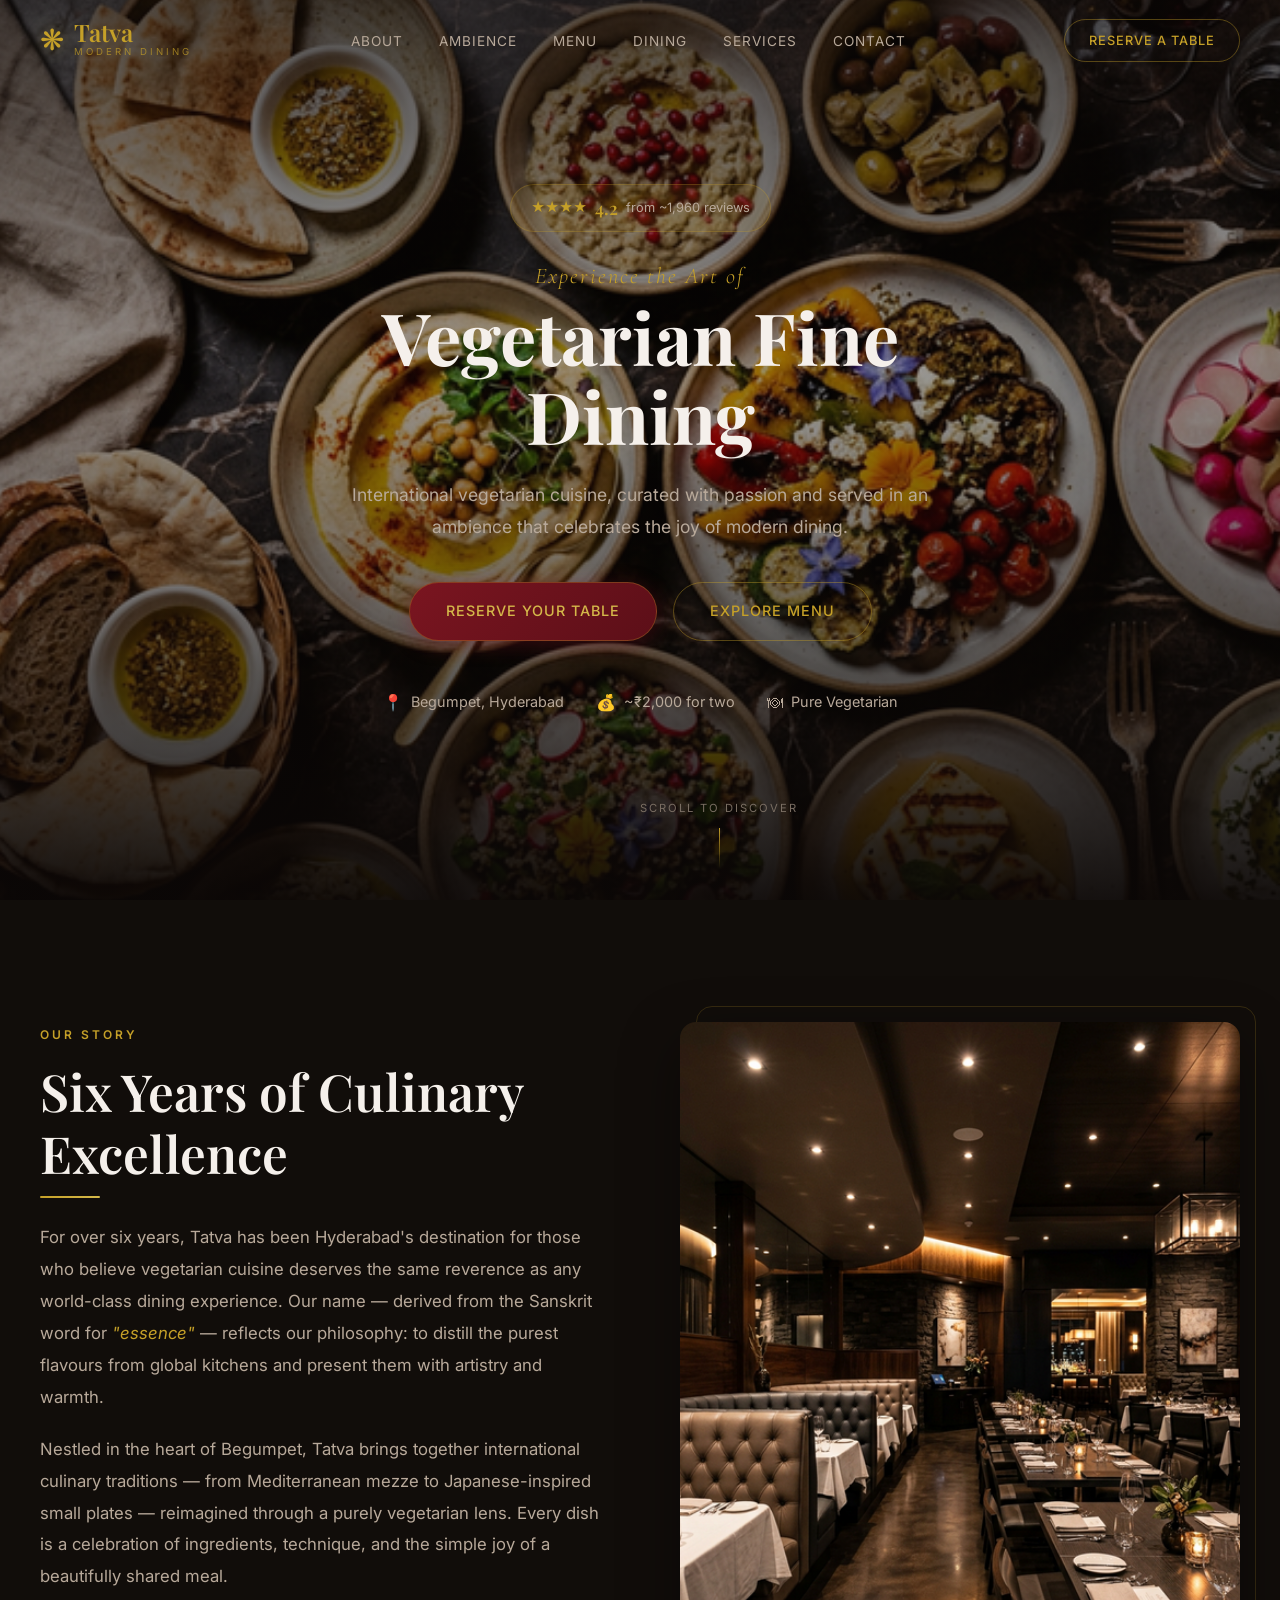
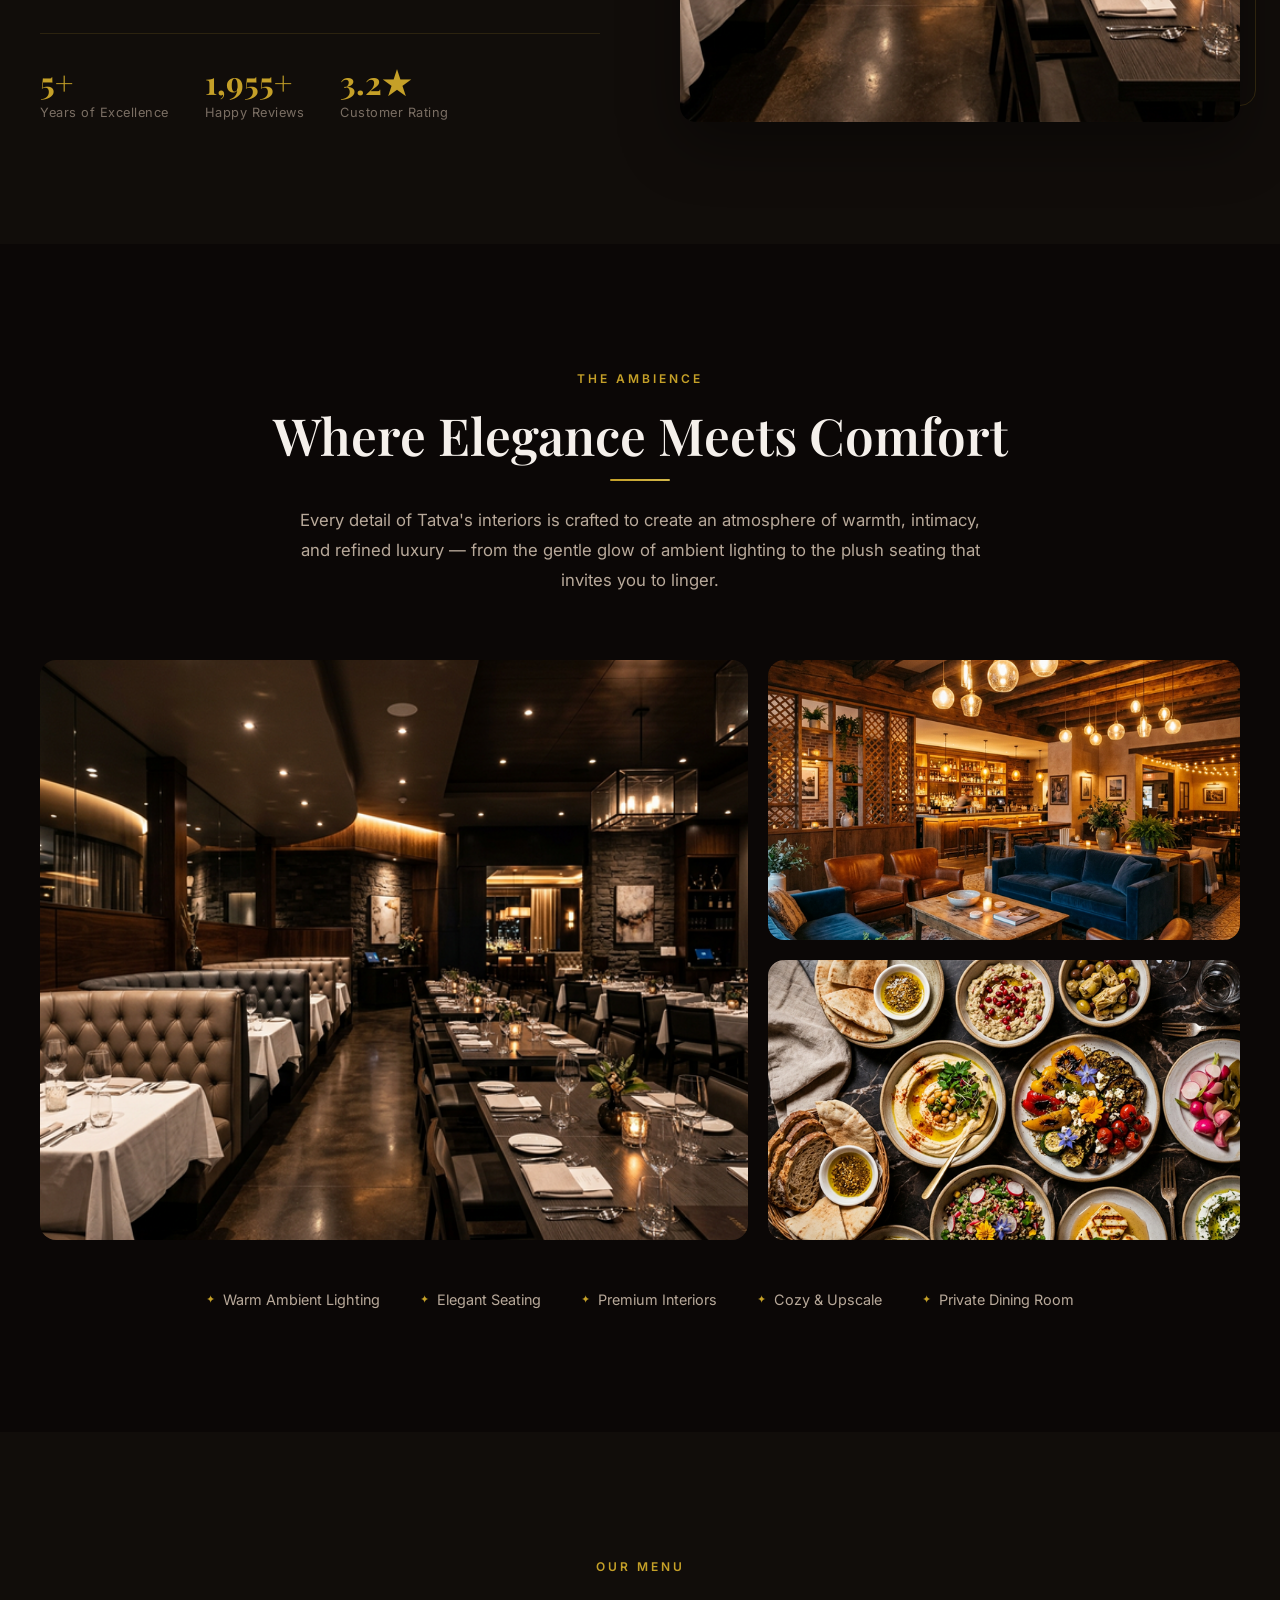
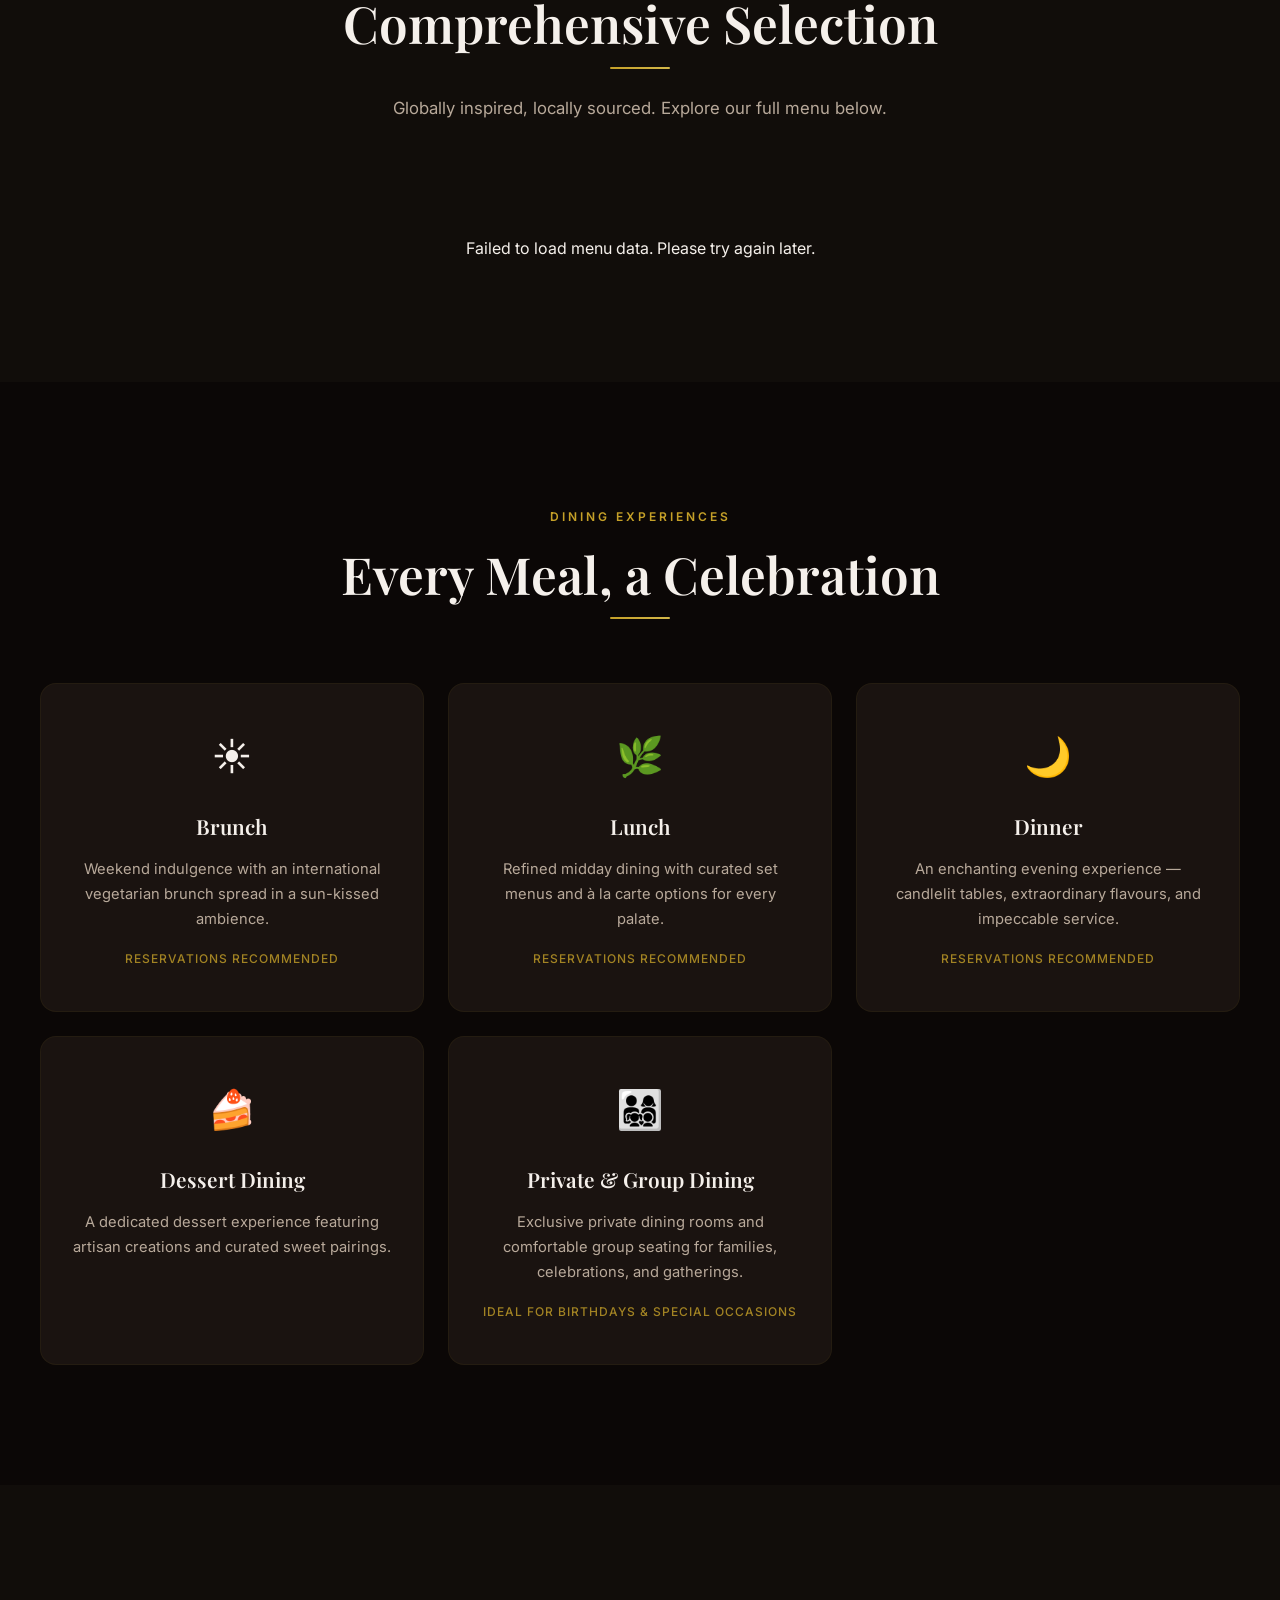
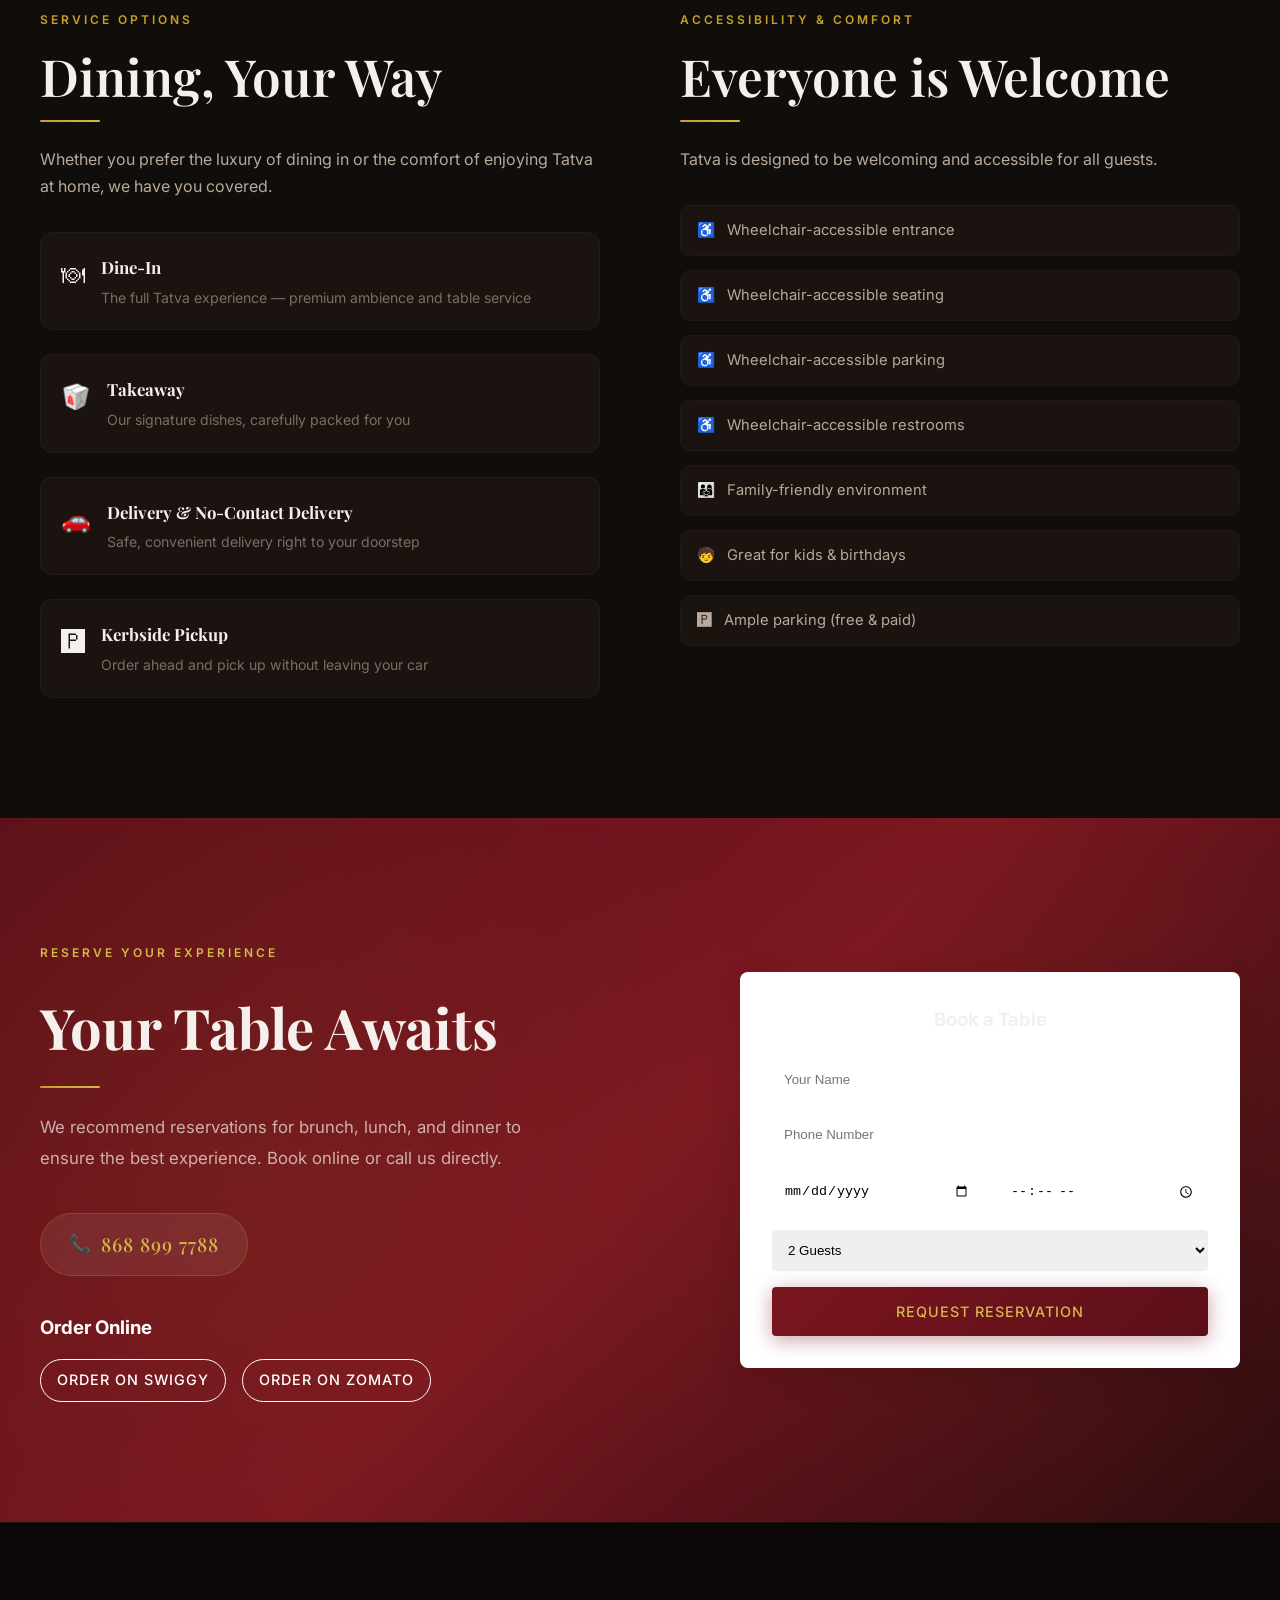
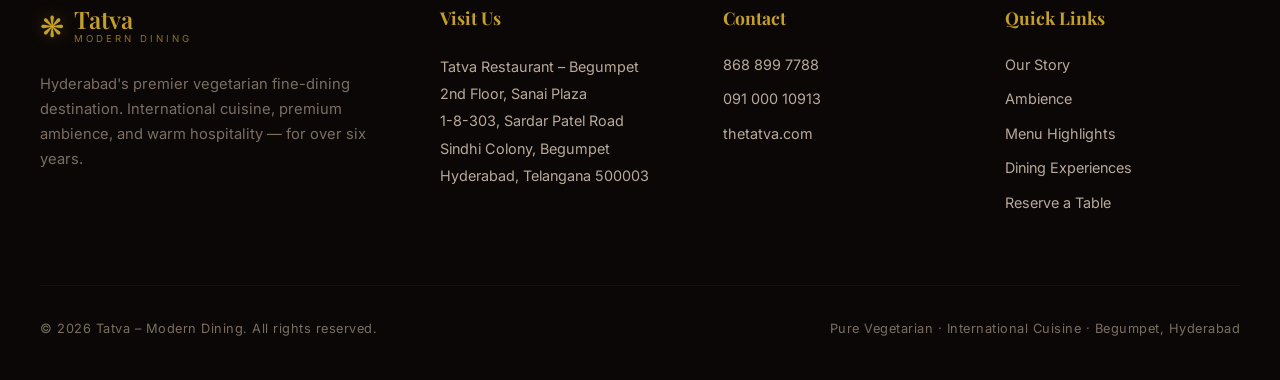
==== frontend/index.html @ 2ad8ab38 "Initial commit for Tatva Project" ====
<!DOCTYPE html>
<html lang="en">

<head>
  <meta charset="UTF-8" />
  <meta name="viewport" content="width=device-width, initial-scale=1.0" />
  <title>Tatva – Modern Dining | Premium Vegetarian Fine Dining in Hyderabad</title>
  <meta name="description"
    content="Tatva – Modern Dining is Hyderabad's premier vegetarian fine-dining restaurant in Begumpet. Experience international vegetarian cuisine, elegant ambience, and curated dining experiences." />
  <meta name="keywords"
    content="Tatva, vegetarian restaurant Hyderabad, fine dining Begumpet, international vegetarian cuisine, premium restaurant Hyderabad" />

  <!-- Google Fonts -->
  <link rel="preconnect" href="https://fonts.googleapis.com" />
  <link rel="preconnect" href="https://fonts.gstatic.com" crossorigin />
  <link
    href="https://fonts.googleapis.com/css2?family=Playfair+Display:ital,wght@0,400;0,500;0,600;0,700;1,400;1,500&family=Inter:wght@300;400;500;600&family=Cormorant+Garamond:ital,wght@0,300;0,400;0,500;0,600;1,300;1,400&display=swap"
    rel="stylesheet" />

  <!-- Stylesheet -->
  <link rel="stylesheet" href="styles.css" />
</head>

<body>

  <!-- ============ NAVIGATION ============ -->
  <nav class="navbar" id="navbar">
    <div class="nav-container">
      <a href="#hero" class="nav-logo">
        <span class="logo-icon">❋</span>
        <div class="logo-text">
          <span class="logo-name">Tatva</span>
          <span class="logo-tagline">Modern Dining</span>
        </div>
      </a>
      <ul class="nav-links" id="navLinks">
        <li><a href="#about">About</a></li>
        <li><a href="#experience">Ambience</a></li>
        <li><a href="#menu">Menu</a></li>
        <li><a href="#dining">Dining</a></li>
        <li><a href="#services">Services</a></li>
        <li><a href="#contact">Contact</a></li>
      </ul>
      <a href="#reservation" class="nav-cta">Reserve a Table</a>
      <button class="nav-toggle" id="navToggle" aria-label="Toggle menu">
        <span></span>
        <span></span>
        <span></span>
      </button>
    </div>
  </nav>

  <!-- ============ HERO SECTION ============ -->
  <section class="hero" id="hero">
    <div class="hero-bg">
      <img src="images/hero-dish.png" alt="Tatva vegetarian cuisine spread" />
      <div class="hero-overlay"></div>
    </div>
    <div class="hero-content">
      <div class="hero-badge">
        <span class="badge-stars">★★★★</span>
        <span class="badge-rating">4.2</span>
        <span class="badge-reviews">from ~1,960 reviews</span>
      </div>
      <h1 class="hero-title">
        <span class="hero-title-sub">Experience the Art of</span>
        Vegetarian Fine Dining
      </h1>
      <p class="hero-description">International vegetarian cuisine, curated with passion and served in an ambience that
        celebrates the joy of modern dining.</p>
      <div class="hero-actions">
        <a href="#reservation" class="btn btn-primary">Reserve Your Table</a>
        <a href="#menu" class="btn btn-outline">Explore Menu</a>
      </div>
      <div class="hero-meta">
        <div class="meta-item">
          <span class="meta-icon">📍</span>
          <span>Begumpet, Hyderabad</span>
        </div>
        <div class="meta-item">
          <span class="meta-icon">💰</span>
          <span>~₹2,000 for two</span>
        </div>
        <div class="meta-item">
          <span class="meta-icon">🍽</span>
          <span>Pure Vegetarian</span>
        </div>
      </div>
    </div>
    <div class="hero-scroll-hint">
      <span>Scroll to discover</span>
      <div class="scroll-arrow"></div>
    </div>
  </section>

  <!-- ============ ABOUT SECTION ============ -->
  <section class="about section" id="about">
    <div class="container">
      <div class="about-grid">
        <div class="about-content reveal">
          <span class="section-label">Our Story</span>
          <h2 class="section-title">Six Years of Culinary Excellence</h2>
          <div class="gold-line"></div>
          <p class="about-text">
            For over six years, Tatva has been Hyderabad's destination for those who believe vegetarian cuisine deserves
            the same reverence as any world-class dining experience. Our name — derived from the Sanskrit word for
            <em>"essence"</em> — reflects our philosophy: to distill the purest flavours from global kitchens and
            present them with artistry and warmth.
          </p>
          <p class="about-text">
            Nestled in the heart of Begumpet, Tatva brings together international culinary traditions — from
            Mediterranean mezze to Japanese-inspired small plates — reimagined through a purely vegetarian lens. Every
            dish is a celebration of ingredients, technique, and the simple joy of a beautifully shared meal.
          </p>
          <div class="about-stats">
            <div class="stat">
              <span class="stat-number">6+</span>
              <span class="stat-label">Years of Excellence</span>
            </div>
            <div class="stat">
              <span class="stat-number">1,960+</span>
              <span class="stat-label">Happy Reviews</span>
            </div>
            <div class="stat">
              <span class="stat-number">4.2★</span>
              <span class="stat-label">Customer Rating</span>
            </div>
          </div>
        </div>
        <div class="about-image reveal">
          <img src="images/interior-1.png" alt="Tatva fine dining interior" />
          <div class="image-accent"></div>
        </div>
      </div>
    </div>
  </section>

  <!-- ============ EXPERIENCE / AMBIENCE SECTION ============ -->
  <section class="experience section" id="experience">
    <div class="container">
      <div class="section-header reveal">
        <span class="section-label">The Ambience</span>
        <h2 class="section-title">Where Elegance Meets Comfort</h2>
        <div class="gold-line center"></div>
        <p class="section-subtitle">Every detail of Tatva's interiors is crafted to create an atmosphere of warmth,
          intimacy, and refined luxury — from the gentle glow of ambient lighting to the plush seating that invites you
          to linger.</p>
      </div>
      <div class="experience-gallery">
        <div class="gallery-item gallery-large reveal">
          <img src="images/interior-1.png" alt="Elegant dining hall with warm lighting" />
          <div class="gallery-overlay">
            <h3>The Grand Dining Hall</h3>
            <p>Plush booth seating and warm spotlights create an intimate fine-dining atmosphere</p>
          </div>
        </div>
        <div class="gallery-item gallery-tall reveal">
          <img src="images/interior-2.png" alt="Cozy lounge area" />
          <div class="gallery-overlay">
            <h3>The Lounge</h3>
            <p>A warm, woody retreat for casual conversations and pre-dinner gatherings</p>
          </div>
        </div>
        <div class="gallery-item gallery-feature reveal">
          <img src="images/hero-dish.png" alt="Curated vegetarian platters" />
          <div class="gallery-overlay">
            <h3>The Culinary Canvas</h3>
            <p>Each plate is a work of art, crafted with seasonal ingredients and global inspiration</p>
          </div>
        </div>
      </div>
      <div class="ambience-features reveal">
        <div class="amb-feature">
          <span class="amb-icon">✦</span>
          <span>Warm Ambient Lighting</span>
        </div>
        <div class="amb-feature">
          <span class="amb-icon">✦</span>
          <span>Elegant Seating</span>
        </div>
        <div class="amb-feature">
          <span class="amb-icon">✦</span>
          <span>Premium Interiors</span>
        </div>
        <div class="amb-feature">
          <span class="amb-icon">✦</span>
          <span>Cozy & Upscale</span>
        </div>
        <div class="amb-feature">
          <span class="amb-icon">✦</span>
          <span>Private Dining Room</span>
        </div>
      </div>
    </div>
  </section>

  <!-- ============ MENU SECTION ============ -->
  <section class="menu section" id="menu">
    <div class="container">
      <div class="section-header reveal">
        <span class="section-label">Our Menu</span>
        <h2 class="section-title">Comprehensive Selection</h2>
        <div class="gold-line center"></div>
        <p class="section-subtitle">Globally inspired, locally sourced. Explore our full menu below.</p>
      </div>

      <!-- Categories (populated dynamically) -->
      <div class="menu-categories reveal" id="menuCategories"
        style="display: flex; gap: 1rem; overflow-x: auto; margin-bottom: 2rem; padding-bottom: 1rem; justify-content: center;">
        <!-- Populated by JS -->
      </div>

      <!-- Dynamic Menu Item Container -->
      <div class="full-menu-wrapper reveal" id="fullMenuContainer" style="display: grid; gap: 2rem;">
        <!-- Populated by JS -->
      </div>
    </div>
  </section>

  <!-- ============ DINING EXPERIENCES ============ -->
  <section class="dining section" id="dining">
    <div class="container">
      <div class="section-header reveal">
        <span class="section-label">Dining Experiences</span>
        <h2 class="section-title">Every Meal, a Celebration</h2>
        <div class="gold-line center"></div>
      </div>
      <div class="dining-grid">
        <div class="dining-card reveal">
          <div class="dining-card-icon">☀</div>
          <h3>Brunch</h3>
          <p>Weekend indulgence with an international vegetarian brunch spread in a sun-kissed ambience.</p>
          <span class="dining-note">Reservations recommended</span>
        </div>
        <div class="dining-card reveal">
          <div class="dining-card-icon">🌿</div>
          <h3>Lunch</h3>
          <p>Refined midday dining with curated set menus and à la carte options for every palate.</p>
          <span class="dining-note">Reservations recommended</span>
        </div>
        <div class="dining-card reveal">
          <div class="dining-card-icon">🌙</div>
          <h3>Dinner</h3>
          <p>An enchanting evening experience — candlelit tables, extraordinary flavours, and impeccable service.</p>
          <span class="dining-note">Reservations recommended</span>
        </div>
        <div class="dining-card reveal">
          <div class="dining-card-icon">🍰</div>
          <h3>Dessert Dining</h3>
          <p>A dedicated dessert experience featuring artisan creations and curated sweet pairings.</p>
        </div>
        <div class="dining-card reveal">
          <div class="dining-card-icon">👨‍👩‍👧‍👦</div>
          <h3>Private & Group Dining</h3>
          <p>Exclusive private dining rooms and comfortable group seating for families, celebrations, and gatherings.
          </p>
          <span class="dining-note">Ideal for birthdays & special occasions</span>
        </div>
      </div>
    </div>
  </section>

  <!-- ============ SERVICES SECTION ============ -->
  <section class="services section" id="services">
    <div class="container">
      <div class="services-split">
        <div class="services-left reveal">
          <span class="section-label">Service Options</span>
          <h2 class="section-title">Dining, Your Way</h2>
          <div class="gold-line"></div>
          <p>Whether you prefer the luxury of dining in or the comfort of enjoying Tatva at home, we have you covered.
          </p>
          <div class="service-list">
            <div class="service-item">
              <span class="service-icon">🍽</span>
              <div>
                <h4>Dine-In</h4>
                <p>The full Tatva experience — premium ambience and table service</p>
              </div>
            </div>
            <div class="service-item">
              <span class="service-icon">🥡</span>
              <div>
                <h4>Takeaway</h4>
                <p>Our signature dishes, carefully packed for you</p>
              </div>
            </div>
            <div class="service-item">
              <span class="service-icon">🚗</span>
              <div>
                <h4>Delivery & No-Contact Delivery</h4>
                <p>Safe, convenient delivery right to your doorstep</p>
              </div>
            </div>
            <div class="service-item">
              <span class="service-icon">🅿</span>
              <div>
                <h4>Kerbside Pickup</h4>
                <p>Order ahead and pick up without leaving your car</p>
              </div>
            </div>
          </div>
        </div>
        <div class="services-right reveal">
          <span class="section-label">Accessibility & Comfort</span>
          <h2 class="section-title">Everyone is Welcome</h2>
          <div class="gold-line"></div>
          <p>Tatva is designed to be welcoming and accessible for all guests.</p>
          <div class="trust-grid">
            <div class="trust-item">
              <span>♿</span>
              <span>Wheelchair-accessible entrance</span>
            </div>
            <div class="trust-item">
              <span>♿</span>
              <span>Wheelchair-accessible seating</span>
            </div>
            <div class="trust-item">
              <span>♿</span>
              <span>Wheelchair-accessible parking</span>
            </div>
            <div class="trust-item">
              <span>♿</span>
              <span>Wheelchair-accessible restrooms</span>
            </div>
            <div class="trust-item">
              <span>👨‍👩‍👧</span>
              <span>Family-friendly environment</span>
            </div>
            <div class="trust-item">
              <span>🧒</span>
              <span>Great for kids & birthdays</span>
            </div>
            <div class="trust-item">
              <span>🅿</span>
              <span>Ample parking (free & paid)</span>
            </div>
          </div>
        </div>
      </div>
    </div>
  </section>

  <!-- ============ RESERVATION FORM ============ -->
  <section class="reservation section" id="reservation">
    <div class="reservation-bg">
      <div class="reservation-overlay"></div>
    </div>
    <div class="container"
      style="display: flex; gap: 4rem; justify-content: space-between; align-items: center; flex-wrap: wrap;">
      <div class="reservation-content reveal" style="flex: 1; min-width: 300px; text-align: left; max-width: 500px;">
        <span class="section-label light">Reserve Your Experience</span>
        <h2 class="reservation-title">Your Table Awaits</h2>
        <div class="gold-line"></div>
        <p class="reservation-text" style="margin-left: 0;">We recommend reservations for brunch, lunch, and dinner to
          ensure the best experience. Book online or call us directly.</p>
        <div class="reservation-phones" style="justify-content: flex-start;">
          <a href="tel:8688997788" class="phone-link">
            <span class="phone-icon">📞</span>
            <span class="phone-number">868 899 7788</span>
          </a>
        </div>

        <!-- Ordering Integration Links -->
        <h3 style="color: white; margin-top: 2rem; margin-bottom: 1rem;">Order Online</h3>
        <div style="display: flex; gap: 1rem;">
          <a href="https://www.swiggy.com/city/hyderabad/tatva-sindhi-colony-begumpet-rest19434" target="_blank"
            rel="noopener" class="btn btn-outline"
            style="color: white; border-color: white; display: flex; align-items: center; gap: 0.5rem; justify-content: center; width: auto; font-size: 0.9rem; padding: 0.5rem 1rem;">
            <span>Order on Swiggy</span>
          </a>
          <a href="https://www.zomato.com/hyderabad/tatva-begumpet" target="_blank" rel="noopener"
            class="btn btn-outline"
            style="color: white; border-color: white; display: flex; align-items: center; gap: 0.5rem; justify-content: center; width: auto; font-size: 0.9rem; padding: 0.5rem 1rem;">
            <span>Order on Zomato</span>
          </a>
        </div>
      </div>
      <div class="reservation-formBox reveal"
        style="flex: 1; min-width: 300px; max-width: 500px; background: white; padding: 2rem; border-radius: 8px; box-shadow: 0 10px 30px rgba(0,0,0,0.1);">
        <h3 style="color: var(--text-dark); margin-bottom: 1.5rem;">Book a Table</h3>
        <form id="reservationForm">
          <div style="margin-bottom: 1rem;">
            <input type="text" id="resName" placeholder="Your Name" required
              style="width: 100%; padding: 0.75rem; border: 1px solid var(--border-color); border-radius: 4px;">
          </div>
          <div style="margin-bottom: 1rem;">
            <input type="tel" id="resPhone" placeholder="Phone Number" required
              style="width: 100%; padding: 0.75rem; border: 1px solid var(--border-color); border-radius: 4px;">
          </div>
          <div style="display: flex; gap: 1rem; margin-bottom: 1rem;">
            <input type="date" id="resDate" required
              style="flex: 1; padding: 0.75rem; border: 1px solid var(--border-color); border-radius: 4px;">
            <input type="time" id="resTime" required
              style="flex: 1; padding: 0.75rem; border: 1px solid var(--border-color); border-radius: 4px;">
          </div>
          <div style="margin-bottom: 1rem;">
            <select id="resGuests"
              style="width: 100%; padding: 0.75rem; border: 1px solid var(--border-color); border-radius: 4px;">
              <option value="1">1 Guest</option>
              <option value="2" selected>2 Guests</option>
              <option value="3">3 Guests</option>
              <option value="4">4 Guests</option>
              <option value="5">5 Guests</option>
              <option value="6+">6+ Guests (Call Us)</option>
            </select>
          </div>
          <button type="submit" class="btn btn-primary"
            style="width: 100%; text-align: center; border-radius: 4px; border:none; padding: 1rem; cursor:pointer;">Request
            Reservation</button>
          <p id="resStatusMsg"
            style="margin-top: 1rem; text-align: center; font-size: 0.85rem; color: green; display: none;">Reservation
            submitted!</p>
        </form>
      </div>
    </div>
  </section>
  <!-- ============ CONTACT / FOOTER ============ -->
  <footer class="footer" id="contact">
    <div class="container">
      <div class="footer-grid">
        <div class="footer-brand">
          <div class="footer-logo">
            <span class="logo-icon">❋</span>
            <div class="logo-text">
              <span class="logo-name">Tatva</span>
              <span class="logo-tagline">Modern Dining</span>
            </div>
          </div>
          <p class="footer-tagline">Hyderabad's premier vegetarian fine-dining destination. International cuisine,
            premium ambience, and warm hospitality — for over six years.</p>
        </div>
        <div class="footer-address">
          <h4>Visit Us</h4>
          <address>
            Tatva Restaurant – Begumpet<br />
            2nd Floor, Sanai Plaza<br />
            1-8-303, Sardar Patel Road<br />
            Sindhi Colony, Begumpet<br />
            Hyderabad, Telangana 500003
          </address>
        </div>
        <div class="footer-contact">
          <h4>Contact</h4>
          <a href="tel:8688997788">868 899 7788</a>
          <a href="tel:09100010913">091 000 10913</a>
          <a href="https://thetatva.com" target="_blank" rel="noopener">thetatva.com</a>
        </div>
        <div class="footer-hours">
          <h4>Quick Links</h4>
          <a href="#about">Our Story</a>
          <a href="#experience">Ambience</a>
          <a href="#menu">Menu Highlights</a>
          <a href="#dining">Dining Experiences</a>
          <a href="#reservation">Reserve a Table</a>
        </div>
      </div>
      <div class="footer-bottom">
        <p>&copy; 2026 Tatva – Modern Dining. All rights reserved.</p>
        <p>Pure Vegetarian · International Cuisine · Begumpet, Hyderabad</p>
      </div>
    </div>
  </footer>

  <script src="script.js"></script>
</body>

</html>
---- frontend/styles.css ----
/* ============================================
   TATVA – MODERN DINING | Design System & Styles
   ============================================ */

/* ---------- CSS Custom Properties ---------- */
:root {
  /* Brand Colors */
  --maroon: #7A1520;
  --maroon-deep: #5C0F18;
  --maroon-light: #9A2A38;
  --gold: #C5A028;
  --gold-light: #D4B84A;
  --gold-dim: rgba(197, 160, 40, 0.15);

  /* Backgrounds */
  --bg-dark: #0B0706;
  --bg-section: #110D0A;
  --bg-card: #1A1310;
  --bg-card-hover: #221A15;
  --bg-elevated: #1E1712;

  /* Text */
  --text-primary: #F5F0EB;
  --text-secondary: #B8A99A;
  --text-muted: #7A6E63;

  /* Layout */
  --max-width: 1280px;
  --section-padding: 120px 0;
  --card-radius: 16px;
  --transition: 0.4s cubic-bezier(0.25, 0.46, 0.45, 0.94);

  /* Fonts */
  --font-heading: 'Playfair Display', 'Georgia', serif;
  --font-body: 'Inter', 'Segoe UI', sans-serif;
  --font-accent: 'Cormorant Garamond', 'Georgia', serif;
}

/* ---------- Reset & Base ---------- */
*,
*::before,
*::after {
  margin: 0;
  padding: 0;
  box-sizing: border-box;
}

html {
  scroll-behavior: smooth;
  font-size: 16px;
}

body {
  font-family: var(--font-body);
  background: var(--bg-dark);
  color: var(--text-primary);
  line-height: 1.7;
  overflow-x: hidden;
  -webkit-font-smoothing: antialiased;
}

img {
  max-width: 100%;
  display: block;
}

a {
  color: inherit;
  text-decoration: none;
}

/* ---------- Utility ---------- */
.container {
  max-width: var(--max-width);
  margin: 0 auto;
  padding: 0 40px;
}

.section {
  padding: var(--section-padding);
  position: relative;
}

.section-label {
  display: inline-block;
  font-family: var(--font-body);
  font-size: 0.75rem;
  font-weight: 600;
  letter-spacing: 3px;
  text-transform: uppercase;
  color: var(--gold);
  margin-bottom: 16px;
}

.section-label.light {
  color: var(--gold-light);
}

.section-title {
  font-family: var(--font-heading);
  font-size: clamp(2rem, 4vw, 3.2rem);
  font-weight: 600;
  color: var(--text-primary);
  line-height: 1.2;
  margin-bottom: 12px;
}

.section-subtitle {
  font-size: 1.05rem;
  color: var(--text-secondary);
  max-width: 680px;
  line-height: 1.8;
}

.section-header {
  text-align: center;
  margin-bottom: 64px;
}

.section-header .section-subtitle {
  margin: 0 auto;
}

.gold-line {
  width: 60px;
  height: 2px;
  background: linear-gradient(90deg, var(--gold), var(--gold-light));
  margin-bottom: 24px;
  border-radius: 2px;
}

.gold-line.center {
  margin-left: auto;
  margin-right: auto;
}

/* ---------- Buttons ---------- */
.btn {
  display: inline-flex;
  align-items: center;
  justify-content: center;
  padding: 16px 36px;
  border-radius: 50px;
  font-family: var(--font-body);
  font-size: 0.9rem;
  font-weight: 500;
  letter-spacing: 1px;
  text-transform: uppercase;
  transition: var(--transition);
  cursor: pointer;
  border: none;
  position: relative;
  overflow: hidden;
}

.btn-primary {
  background: linear-gradient(135deg, var(--maroon), var(--maroon-deep));
  color: var(--gold-light);
  border: 1px solid rgba(197, 160, 40, 0.3);
  box-shadow: 0 4px 20px rgba(122, 21, 32, 0.4);
}

.btn-primary:hover {
  background: linear-gradient(135deg, var(--maroon-light), var(--maroon));
  box-shadow: 0 8px 32px rgba(122, 21, 32, 0.6);
  transform: translateY(-2px);
}

.btn-outline {
  background: transparent;
  color: var(--gold);
  border: 1px solid rgba(197, 160, 40, 0.4);
}

.btn-outline:hover {
  background: var(--gold-dim);
  border-color: var(--gold);
  transform: translateY(-2px);
}

.btn-large {
  padding: 20px 48px;
  font-size: 1rem;
}

/* ---------- Scroll Reveal Animation ---------- */
.reveal {
  opacity: 0;
  transform: translateY(40px);
  transition: opacity 0.8s ease, transform 0.8s ease;
}

.reveal.visible {
  opacity: 1;
  transform: translateY(0);
}


/* ============================================
   NAVIGATION
   ============================================ */
.navbar {
  position: fixed;
  top: 0;
  left: 0;
  right: 0;
  z-index: 1000;
  padding: 16px 0;
  transition: var(--transition);
  background: transparent;
}

.navbar.scrolled {
  background: rgba(11, 7, 6, 0.92);
  backdrop-filter: blur(20px);
  -webkit-backdrop-filter: blur(20px);
  padding: 10px 0;
  border-bottom: 1px solid rgba(197, 160, 40, 0.1);
}

.nav-container {
  max-width: var(--max-width);
  margin: 0 auto;
  padding: 0 40px;
  display: flex;
  align-items: center;
  justify-content: space-between;
}

.nav-logo {
  display: flex;
  align-items: center;
  gap: 10px;
  z-index: 1001;
}

.logo-icon {
  font-size: 1.8rem;
  color: var(--gold);
  filter: drop-shadow(0 0 8px rgba(197, 160, 40, 0.3));
}

.logo-text {
  display: flex;
  flex-direction: column;
}

.logo-name {
  font-family: var(--font-heading);
  font-size: 1.5rem;
  font-weight: 600;
  color: var(--gold);
  line-height: 1;
}

.logo-tagline {
  font-family: var(--font-body);
  font-size: 0.6rem;
  letter-spacing: 3px;
  text-transform: uppercase;
  color: var(--gold);
  opacity: 0.7;
}

.nav-links {
  display: flex;
  list-style: none;
  gap: 36px;
}

.nav-links a {
  font-size: 0.85rem;
  font-weight: 400;
  letter-spacing: 1px;
  text-transform: uppercase;
  color: var(--text-secondary);
  transition: var(--transition);
  position: relative;
}

.nav-links a::after {
  content: '';
  position: absolute;
  bottom: -4px;
  left: 0;
  width: 0;
  height: 1px;
  background: var(--gold);
  transition: width 0.3s ease;
}

.nav-links a:hover {
  color: var(--gold);
}

.nav-links a:hover::after {
  width: 100%;
}

.nav-cta {
  font-size: 0.8rem;
  font-weight: 500;
  letter-spacing: 1px;
  text-transform: uppercase;
  color: var(--gold);
  padding: 10px 24px;
  border: 1px solid rgba(197, 160, 40, 0.4);
  border-radius: 50px;
  transition: var(--transition);
}

.nav-cta:hover {
  background: var(--gold-dim);
  border-color: var(--gold);
}

/* Hamburger Toggle */
.nav-toggle {
  display: none;
  flex-direction: column;
  gap: 5px;
  background: none;
  border: none;
  cursor: pointer;
  z-index: 1001;
  padding: 4px;
}

.nav-toggle span {
  display: block;
  width: 24px;
  height: 2px;
  background: var(--gold);
  transition: var(--transition);
  border-radius: 2px;
}

.nav-toggle.active span:nth-child(1) {
  transform: rotate(45deg) translate(5px, 5px);
}

.nav-toggle.active span:nth-child(2) {
  opacity: 0;
}

.nav-toggle.active span:nth-child(3) {
  transform: rotate(-45deg) translate(5px, -5px);
}


/* ============================================
   HERO SECTION
   ============================================ */
.hero {
  position: relative;
  min-height: 100vh;
  display: flex;
  align-items: center;
  justify-content: center;
  overflow: hidden;
}

.hero-bg {
  position: absolute;
  inset: 0;
  z-index: 0;
}

.hero-bg img {
  width: 100%;
  height: 100%;
  object-fit: cover;
  transform: scale(1.1);
  animation: heroZoom 20s ease-in-out infinite alternate;
}

@keyframes heroZoom {
  0% { transform: scale(1.1); }
  100% { transform: scale(1.2); }
}

.hero-overlay {
  position: absolute;
  inset: 0;
  background:
    linear-gradient(180deg,
      rgba(11, 7, 6, 0.7) 0%,
      rgba(11, 7, 6, 0.4) 40%,
      rgba(11, 7, 6, 0.6) 70%,
      rgba(11, 7, 6, 0.95) 100%
    );
}

.hero-content {
  position: relative;
  z-index: 1;
  text-align: center;
  padding: 0 40px;
  max-width: 820px;
}

.hero-badge {
  display: inline-flex;
  align-items: center;
  gap: 8px;
  padding: 8px 20px;
  background: rgba(197, 160, 40, 0.1);
  border: 1px solid rgba(197, 160, 40, 0.25);
  border-radius: 50px;
  margin-bottom: 32px;
  animation: fadeInDown 1s ease 0.2s both;
}

.badge-stars {
  color: var(--gold);
  font-size: 0.85rem;
}

.badge-rating {
  font-family: var(--font-heading);
  font-size: 1.1rem;
  font-weight: 600;
  color: var(--gold);
}

.badge-reviews {
  font-size: 0.8rem;
  color: var(--text-secondary);
}

.hero-title {
  font-family: var(--font-heading);
  font-size: clamp(2.5rem, 6vw, 4.5rem);
  font-weight: 700;
  line-height: 1.1;
  margin-bottom: 24px;
  animation: fadeInUp 1s ease 0.4s both;
}

.hero-title-sub {
  display: block;
  font-family: var(--font-accent);
  font-size: clamp(1rem, 2.5vw, 1.4rem);
  font-weight: 300;
  font-style: italic;
  color: var(--gold);
  margin-bottom: 8px;
  letter-spacing: 2px;
}

.hero-description {
  font-size: 1.1rem;
  color: var(--text-secondary);
  max-width: 600px;
  margin: 0 auto 40px;
  line-height: 1.8;
  animation: fadeInUp 1s ease 0.6s both;
}

.hero-actions {
  display: flex;
  gap: 16px;
  justify-content: center;
  flex-wrap: wrap;
  margin-bottom: 48px;
  animation: fadeInUp 1s ease 0.8s both;
}

.hero-meta {
  display: flex;
  gap: 32px;
  justify-content: center;
  flex-wrap: wrap;
  animation: fadeInUp 1s ease 1s both;
}

.meta-item {
  display: flex;
  align-items: center;
  gap: 8px;
  font-size: 0.9rem;
  color: var(--text-secondary);
}

.meta-icon {
  font-size: 1rem;
}

.hero-scroll-hint {
  position: absolute;
  bottom: 32px;
  left: 50%;
  transform: translateX(-50%);
  text-align: center;
  z-index: 1;
  animation: fadeInUp 1s ease 1.2s both;
}

.hero-scroll-hint span {
  font-size: 0.7rem;
  letter-spacing: 2px;
  text-transform: uppercase;
  color: var(--text-muted);
}

.scroll-arrow {
  width: 1px;
  height: 40px;
  background: linear-gradient(to bottom, var(--gold), transparent);
  margin: 8px auto 0;
  animation: scrollPulse 2s ease-in-out infinite;
}

@keyframes scrollPulse {
  0%, 100% { opacity: 1; transform: scaleY(1); }
  50% { opacity: 0.4; transform: scaleY(0.6); }
}

@keyframes fadeInUp {
  from { opacity: 0; transform: translateY(30px); }
  to { opacity: 1; transform: translateY(0); }
}

@keyframes fadeInDown {
  from { opacity: 0; transform: translateY(-20px); }
  to { opacity: 1; transform: translateY(0); }
}


/* ============================================
   ABOUT SECTION
   ============================================ */
.about {
  background: var(--bg-section);
}

.about-grid {
  display: grid;
  grid-template-columns: 1fr 1fr;
  gap: 80px;
  align-items: center;
}

.about-text {
  font-size: 1.05rem;
  color: var(--text-secondary);
  line-height: 1.9;
  margin-bottom: 20px;
}

.about-text em {
  color: var(--gold);
  font-style: italic;
}

.about-stats {
  display: flex;
  gap: 36px;
  margin-top: 40px;
  padding-top: 32px;
  border-top: 1px solid rgba(197, 160, 40, 0.15);
}

.stat {
  display: flex;
  flex-direction: column;
}

.stat-number {
  font-family: var(--font-heading);
  font-size: 2rem;
  font-weight: 700;
  color: var(--gold);
  line-height: 1;
}

.stat-label {
  font-size: 0.8rem;
  color: var(--text-muted);
  margin-top: 4px;
  letter-spacing: 0.5px;
}

.about-image {
  position: relative;
}

.about-image img {
  border-radius: var(--card-radius);
  width: 100%;
  aspect-ratio: 4/5;
  object-fit: cover;
  box-shadow: 0 20px 60px rgba(0, 0, 0, 0.4);
}

.image-accent {
  position: absolute;
  top: -16px;
  right: -16px;
  width: 100%;
  height: 100%;
  border: 1px solid rgba(197, 160, 40, 0.2);
  border-radius: var(--card-radius);
  z-index: -1;
}


/* ============================================
   EXPERIENCE / AMBIENCE SECTION
   ============================================ */
.experience {
  background: var(--bg-dark);
}

.experience-gallery {
  display: grid;
  grid-template-columns: 1.2fr 0.8fr;
  grid-template-rows: 280px 280px;
  gap: 20px;
  margin-bottom: 48px;
}

.gallery-item {
  position: relative;
  border-radius: var(--card-radius);
  overflow: hidden;
  cursor: pointer;
}

.gallery-item img {
  width: 100%;
  height: 100%;
  object-fit: cover;
  transition: transform 0.6s ease;
}

.gallery-item:hover img {
  transform: scale(1.05);
}

.gallery-overlay {
  position: absolute;
  inset: 0;
  background: linear-gradient(to top, rgba(11, 7, 6, 0.9) 0%, transparent 60%);
  display: flex;
  flex-direction: column;
  justify-content: flex-end;
  padding: 28px;
  opacity: 0;
  transition: opacity 0.4s ease;
}

.gallery-item:hover .gallery-overlay {
  opacity: 1;
}

.gallery-overlay h3 {
  font-family: var(--font-heading);
  font-size: 1.3rem;
  color: var(--gold);
  margin-bottom: 6px;
}

.gallery-overlay p {
  font-size: 0.9rem;
  color: var(--text-secondary);
  line-height: 1.5;
}

.gallery-large {
  grid-row: 1 / 3;
}

.gallery-tall {
  grid-row: 1;
}

.gallery-feature {
  grid-row: 2;
}

.ambience-features {
  display: flex;
  justify-content: center;
  gap: 40px;
  flex-wrap: wrap;
}

.amb-feature {
  display: flex;
  align-items: center;
  gap: 8px;
  font-size: 0.9rem;
  color: var(--text-secondary);
}

.amb-icon {
  color: var(--gold);
  font-size: 0.7rem;
}


/* ============================================
   MENU HIGHLIGHTS
   ============================================ */
.menu {
  background: var(--bg-section);
}

.menu-grid {
  display: grid;
  grid-template-columns: repeat(3, 1fr);
  gap: 28px;
  margin-bottom: 64px;
}

.menu-card {
  background: var(--bg-card);
  border-radius: var(--card-radius);
  overflow: hidden;
  border: 1px solid rgba(197, 160, 40, 0.08);
  transition: var(--transition);
}

.menu-card:hover {
  transform: translateY(-8px);
  border-color: rgba(197, 160, 40, 0.2);
  box-shadow: 0 20px 50px rgba(0, 0, 0, 0.3);
}

.menu-card-image {
  position: relative;
  aspect-ratio: 4/3;
  overflow: hidden;
}

.menu-card-image img {
  width: 100%;
  height: 100%;
  object-fit: cover;
  transition: transform 0.6s ease;
}

.menu-card:hover .menu-card-image img {
  transform: scale(1.08);
}

.menu-tag {
  position: absolute;
  top: 16px;
  left: 16px;
  font-size: 0.7rem;
  font-weight: 600;
  letter-spacing: 1px;
  text-transform: uppercase;
  color: var(--gold);
  background: rgba(11, 7, 6, 0.8);
  backdrop-filter: blur(8px);
  padding: 6px 14px;
  border-radius: 50px;
  border: 1px solid rgba(197, 160, 40, 0.2);
}

.menu-card-content {
  padding: 28px;
}

.menu-card-content h3 {
  font-family: var(--font-heading);
  font-size: 1.4rem;
  font-weight: 600;
  color: var(--text-primary);
  margin-bottom: 10px;
}

.menu-card-content p {
  font-size: 0.92rem;
  color: var(--text-secondary);
  line-height: 1.7;
}

.menu-philosophy {
  background: var(--bg-card);
  border-radius: var(--card-radius);
  padding: 48px;
  border: 1px solid rgba(197, 160, 40, 0.08);
}

.philosophy-grid {
  display: grid;
  grid-template-columns: repeat(4, 1fr);
  gap: 32px;
}

.philosophy-item h4 {
  font-family: var(--font-heading);
  font-size: 1.1rem;
  color: var(--gold);
  margin-bottom: 8px;
}

.philosophy-item p {
  font-size: 0.88rem;
  color: var(--text-muted);
  line-height: 1.6;
}


/* ============================================
   DINING EXPERIENCES
   ============================================ */
.dining {
  background: var(--bg-dark);
}

.dining-grid {
  display: grid;
  grid-template-columns: repeat(3, 1fr);
  gap: 24px;
}

.dining-card {
  background: var(--bg-card);
  border-radius: var(--card-radius);
  padding: 40px 32px;
  border: 1px solid rgba(197, 160, 40, 0.06);
  transition: var(--transition);
  text-align: center;
}

.dining-card:hover {
  border-color: rgba(197, 160, 40, 0.2);
  background: var(--bg-card-hover);
  transform: translateY(-4px);
}

.dining-card-icon {
  font-size: 2.4rem;
  margin-bottom: 20px;
}

.dining-card h3 {
  font-family: var(--font-heading);
  font-size: 1.3rem;
  font-weight: 600;
  margin-bottom: 12px;
  color: var(--text-primary);
}

.dining-card p {
  font-size: 0.92rem;
  color: var(--text-secondary);
  line-height: 1.7;
  margin-bottom: 12px;
}

.dining-note {
  font-size: 0.75rem;
  font-weight: 500;
  letter-spacing: 1px;
  text-transform: uppercase;
  color: var(--gold);
  opacity: 0.8;
}


/* ============================================
   SERVICES & ACCESSIBILITY
   ============================================ */
.services {
  background: var(--bg-section);
}

.services-split {
  display: grid;
  grid-template-columns: 1fr 1fr;
  gap: 80px;
}

.services-left p,
.services-right p {
  font-size: 1rem;
  color: var(--text-secondary);
  margin-bottom: 32px;
  line-height: 1.7;
}

.service-list {
  display: flex;
  flex-direction: column;
  gap: 24px;
}

.service-item {
  display: flex;
  gap: 16px;
  align-items: flex-start;
  padding: 20px;
  background: var(--bg-card);
  border-radius: 12px;
  border: 1px solid rgba(197, 160, 40, 0.06);
  transition: var(--transition);
}

.service-item:hover {
  border-color: rgba(197, 160, 40, 0.15);
  background: var(--bg-card-hover);
}

.service-icon {
  font-size: 1.5rem;
  flex-shrink: 0;
  margin-top: 2px;
}

.service-item h4 {
  font-family: var(--font-heading);
  font-size: 1.05rem;
  color: var(--text-primary);
  margin-bottom: 4px;
}

.service-item div p {
  font-size: 0.88rem;
  color: var(--text-muted);
  margin: 0;
}

.trust-grid {
  display: flex;
  flex-direction: column;
  gap: 14px;
}

.trust-item {
  display: flex;
  align-items: center;
  gap: 12px;
  font-size: 0.92rem;
  color: var(--text-secondary);
  padding: 12px 16px;
  background: var(--bg-card);
  border-radius: 10px;
  border: 1px solid rgba(197, 160, 40, 0.04);
  transition: var(--transition);
}

.trust-item:hover {
  border-color: rgba(197, 160, 40, 0.12);
}


/* ============================================
   RESERVATION CTA
   ============================================ */
.reservation {
  position: relative;
  padding: 120px 0;
  text-align: center;
  overflow: hidden;
}

.reservation-bg {
  position: absolute;
  inset: 0;
  background: linear-gradient(135deg, var(--maroon-deep), var(--maroon), #2A0A0E);
  z-index: 0;
}

.reservation-bg::before {
  content: '';
  position: absolute;
  inset: 0;
  background:
    radial-gradient(circle at 20% 50%, rgba(197, 160, 40, 0.08) 0%, transparent 50%),
    radial-gradient(circle at 80% 50%, rgba(197, 160, 40, 0.05) 0%, transparent 50%);
}

.reservation-overlay {
  position: absolute;
  inset: 0;
  background: url('data:image/svg+xml,<svg xmlns="http://www.w3.org/2000/svg" viewBox="0 0 80 80"><circle cx="40" cy="40" r="0.8" fill="rgba(197,160,40,0.06)"/></svg>') repeat;
  background-size: 40px 40px;
}

.reservation-content {
  position: relative;
  z-index: 1;
}

.reservation-title {
  font-family: var(--font-heading);
  font-size: clamp(2.2rem, 5vw, 3.5rem);
  font-weight: 700;
  color: var(--text-primary);
  margin-bottom: 12px;
}

.reservation-text {
  font-size: 1.05rem;
  color: rgba(245, 240, 235, 0.7);
  max-width: 560px;
  margin: 0 auto 40px;
  line-height: 1.8;
}

.reservation-phones {
  display: flex;
  gap: 24px;
  justify-content: center;
  margin-bottom: 36px;
  flex-wrap: wrap;
}

.phone-link {
  display: flex;
  align-items: center;
  gap: 10px;
  padding: 14px 28px;
  background: rgba(245, 240, 235, 0.08);
  border: 1px solid rgba(197, 160, 40, 0.25);
  border-radius: 50px;
  transition: var(--transition);
}

.phone-link:hover {
  background: rgba(197, 160, 40, 0.15);
  border-color: var(--gold);
  transform: translateY(-2px);
}

.phone-icon {
  font-size: 1.1rem;
}

.phone-number {
  font-family: var(--font-heading);
  font-size: 1.2rem;
  font-weight: 500;
  color: var(--gold-light);
  letter-spacing: 1px;
}


/* ============================================
   FOOTER
   ============================================ */
.footer {
  background: var(--bg-dark);
  padding: 80px 0 40px;
  border-top: 1px solid rgba(197, 160, 40, 0.08);
}

.footer-grid {
  display: grid;
  grid-template-columns: 1.5fr 1fr 1fr 1fr;
  gap: 48px;
  margin-bottom: 60px;
}

.footer-logo {
  display: flex;
  align-items: center;
  gap: 10px;
  margin-bottom: 20px;
}

.footer-tagline {
  font-size: 0.92rem;
  color: var(--text-muted);
  line-height: 1.7;
}

.footer-address h4,
.footer-contact h4,
.footer-hours h4 {
  font-family: var(--font-heading);
  font-size: 1.1rem;
  color: var(--gold);
  margin-bottom: 20px;
}

.footer-address address {
  font-style: normal;
  font-size: 0.9rem;
  color: var(--text-secondary);
  line-height: 1.9;
}

.footer-contact a,
.footer-hours a {
  display: block;
  font-size: 0.9rem;
  color: var(--text-secondary);
  margin-bottom: 10px;
  transition: color 0.3s ease;
}

.footer-contact a:hover,
.footer-hours a:hover {
  color: var(--gold);
}

.footer-bottom {
  border-top: 1px solid rgba(197, 160, 40, 0.08);
  padding-top: 32px;
  display: flex;
  justify-content: space-between;
  align-items: center;
  flex-wrap: wrap;
  gap: 12px;
}

.footer-bottom p {
  font-size: 0.8rem;
  color: var(--text-muted);
  letter-spacing: 0.5px;
}


/* ============================================
   RESPONSIVE DESIGN
   ============================================ */
@media (max-width: 1024px) {
  .about-grid {
    grid-template-columns: 1fr;
    gap: 48px;
  }

  .about-image {
    order: -1;
  }

  .about-image img {
    aspect-ratio: 16/10;
  }

  .experience-gallery {
    grid-template-columns: 1fr 1fr;
    grid-template-rows: auto auto;
  }

  .gallery-large {
    grid-row: auto;
    grid-column: 1 / -1;
  }

  .menu-grid {
    grid-template-columns: repeat(2, 1fr);
  }

  .philosophy-grid {
    grid-template-columns: repeat(2, 1fr);
  }

  .dining-grid {
    grid-template-columns: repeat(2, 1fr);
  }

  .services-split {
    grid-template-columns: 1fr;
    gap: 60px;
  }

  .footer-grid {
    grid-template-columns: 1fr 1fr;
  }
}

@media (max-width: 768px) {
  :root {
    --section-padding: 80px 0;
  }

  .container {
    padding: 0 24px;
  }

  /* Mobile nav */
  .nav-links {
    position: fixed;
    top: 0;
    left: 0;
    right: 0;
    bottom: 0;
    background: rgba(11, 7, 6, 0.98);
    backdrop-filter: blur(20px);
    flex-direction: column;
    align-items: center;
    justify-content: center;
    gap: 28px;
    opacity: 0;
    visibility: hidden;
    transition: var(--transition);
  }

  .nav-links.active {
    opacity: 1;
    visibility: visible;
  }

  .nav-links a {
    font-size: 1.2rem;
  }

  .nav-cta {
    display: none;
  }

  .nav-toggle {
    display: flex;
  }

  /* Hero mobile */
  .hero-title {
    font-size: 2.2rem;
  }

  .hero-meta {
    flex-direction: column;
    gap: 12px;
    align-items: center;
  }

  /* Menu grid mobile */
  .menu-grid {
    grid-template-columns: 1fr;
  }

  .philosophy-grid {
    grid-template-columns: 1fr;
  }

  /* Dining grid mobile */
  .dining-grid {
    grid-template-columns: 1fr;
  }

  /* Experience gallery mobile */
  .experience-gallery {
    grid-template-columns: 1fr;
    grid-template-rows: auto;
  }

  .gallery-large {
    grid-column: auto;
  }

  .gallery-item {
    min-height: 240px;
  }

  .gallery-overlay {
    opacity: 1;
  }

  /* About stats */
  .about-stats {
    flex-wrap: wrap;
    gap: 24px;
  }

  /* Ambience features */
  .ambience-features {
    gap: 16px;
  }

  /* Footer */
  .footer-grid {
    grid-template-columns: 1fr;
    gap: 36px;
  }

  .footer-bottom {
    flex-direction: column;
    text-align: center;
  }

  /* Reservation phones */
  .reservation-phones {
    flex-direction: column;
    align-items: center;
  }
}

@media (max-width: 480px) {
  .hero-actions {
    flex-direction: column;
    align-items: center;
  }

  .btn {
    width: 100%;
    max-width: 280px;
  }

  .about-stats {
    justify-content: center;
  }

  .stat { 
    text-align: center; 
    min-width: 100px;
  }
}
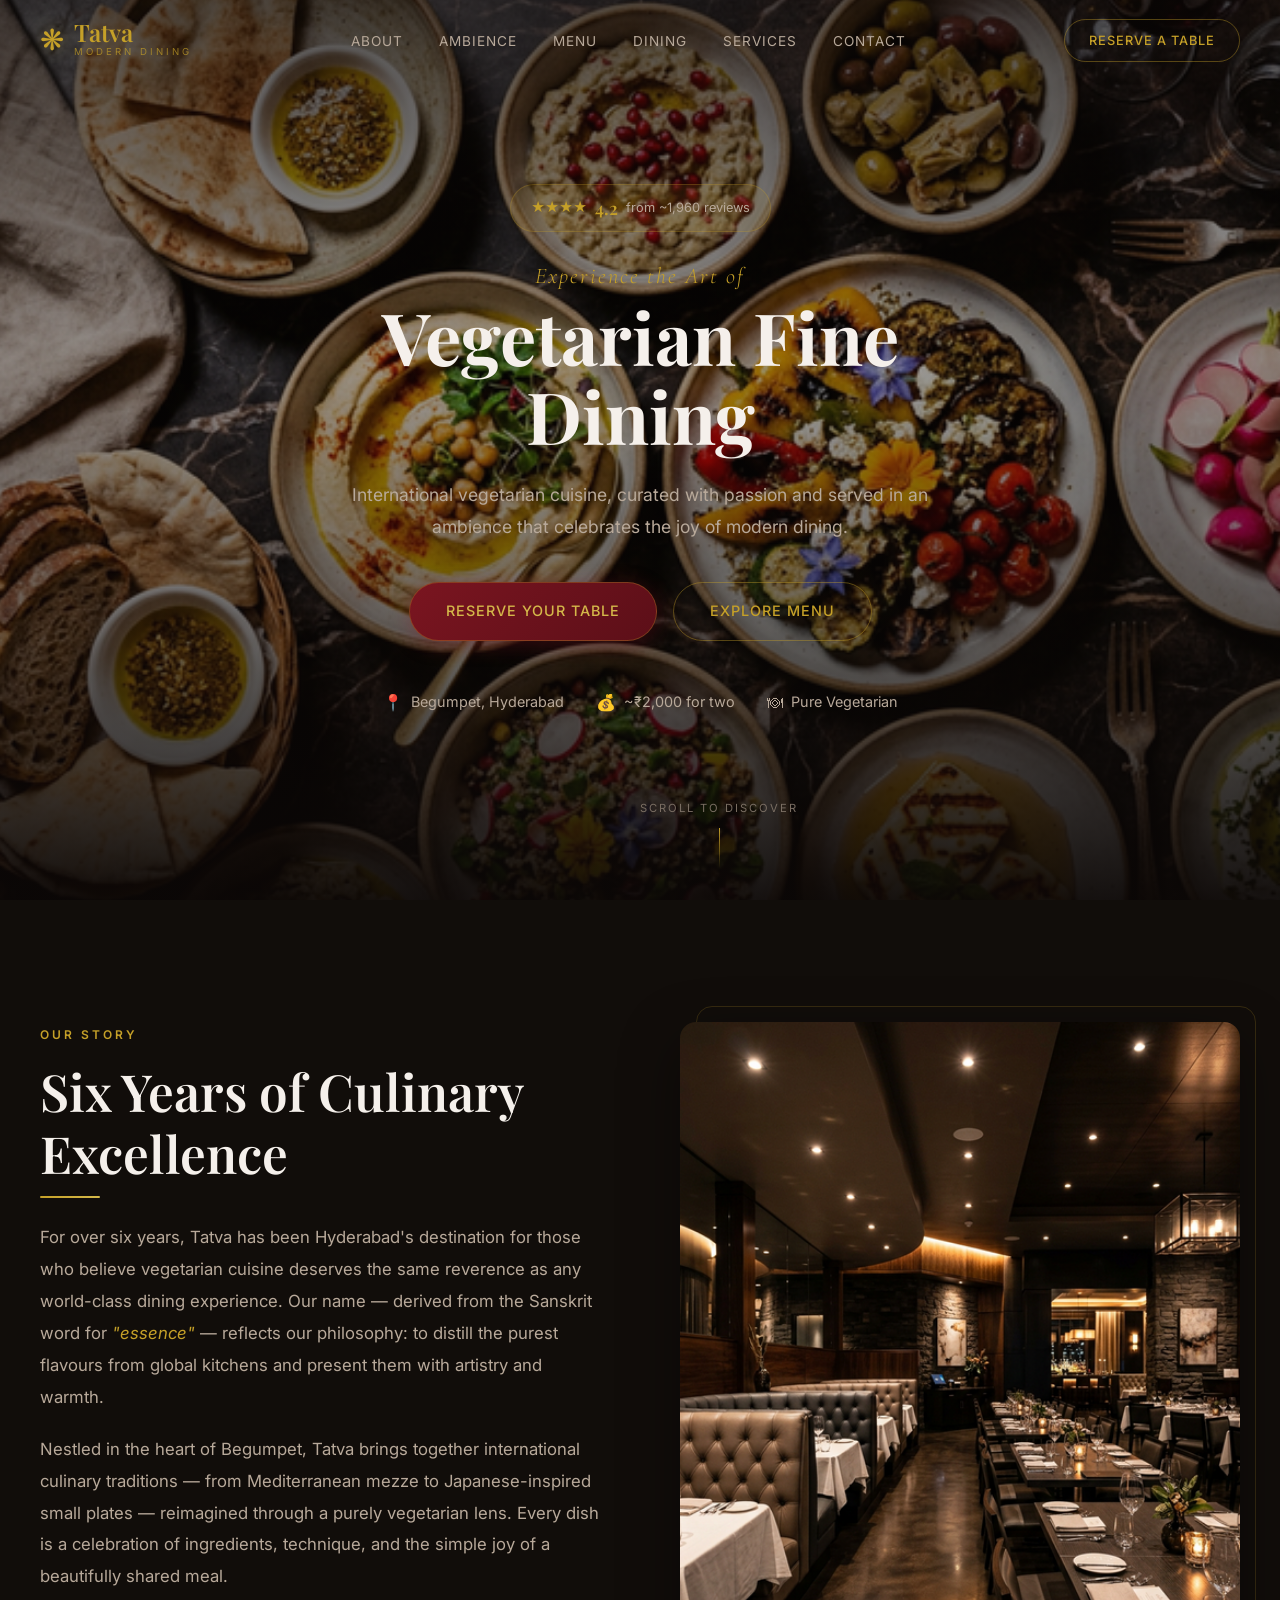
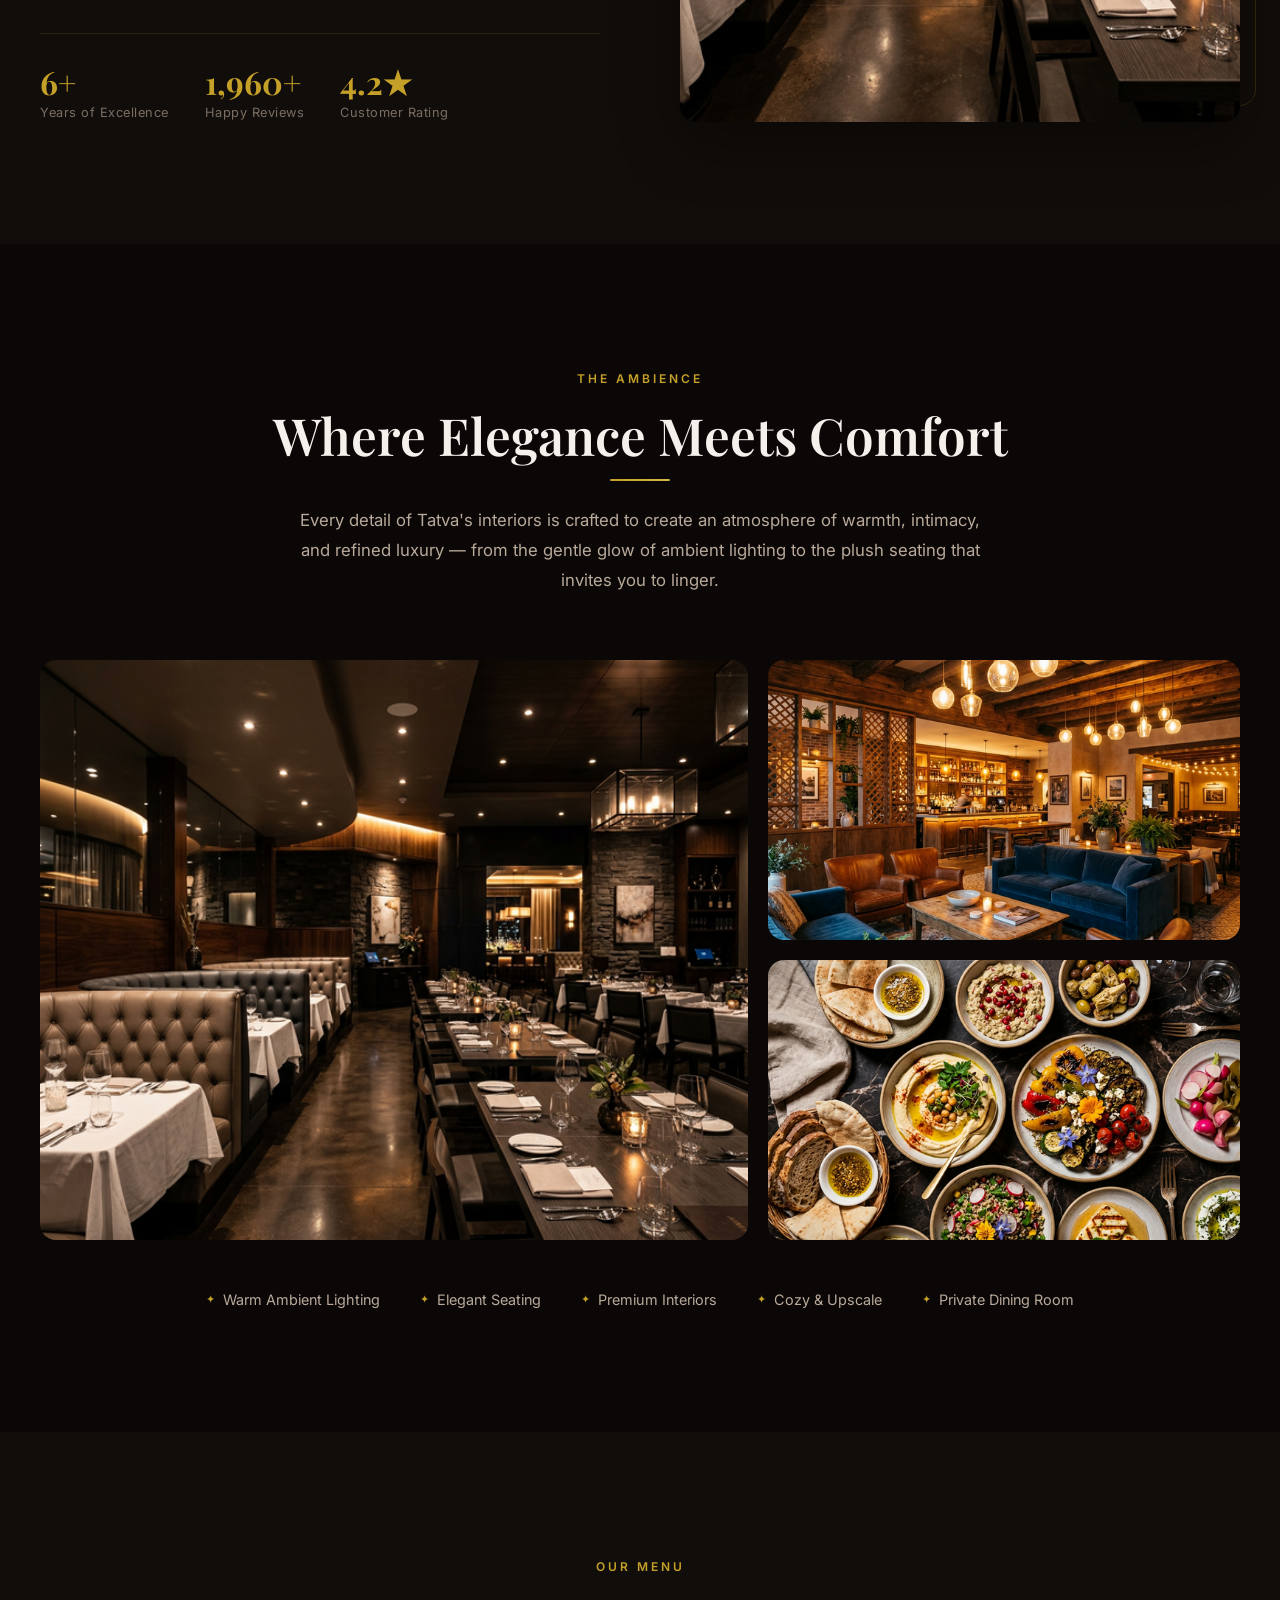
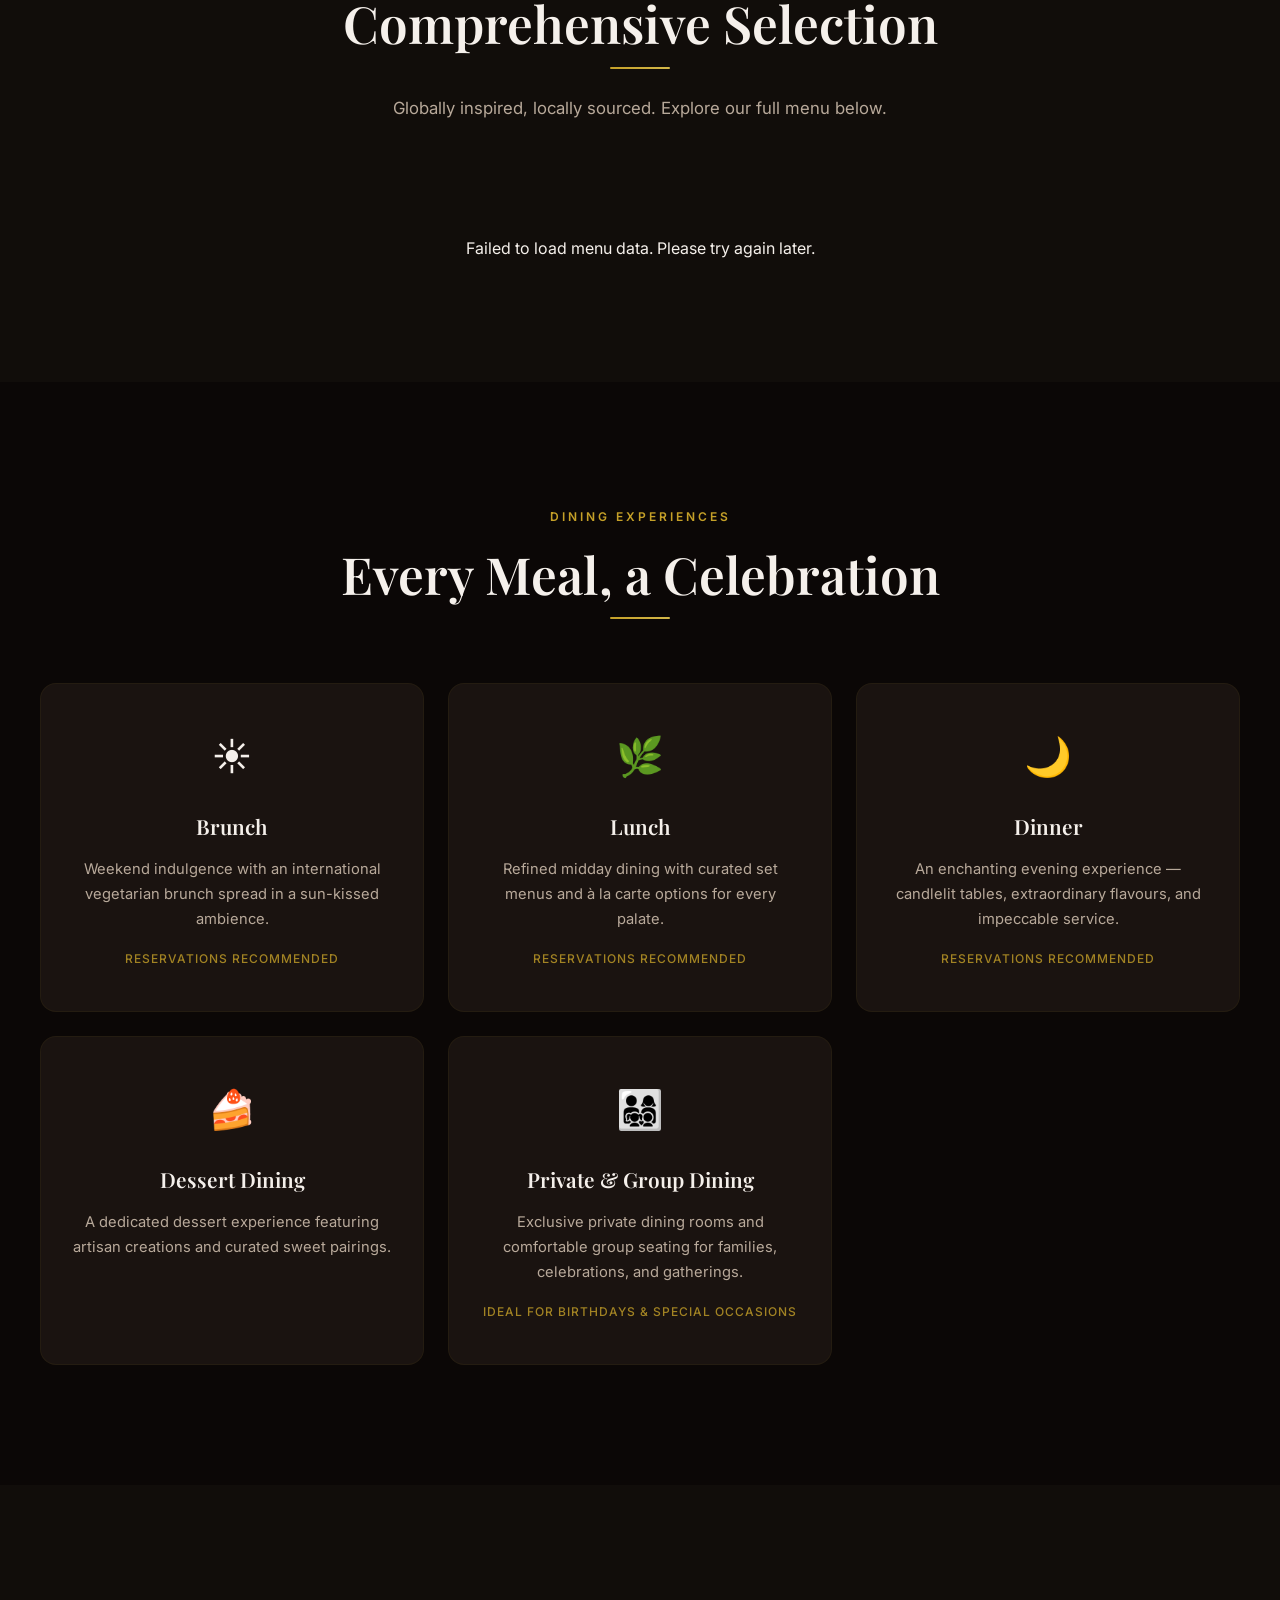
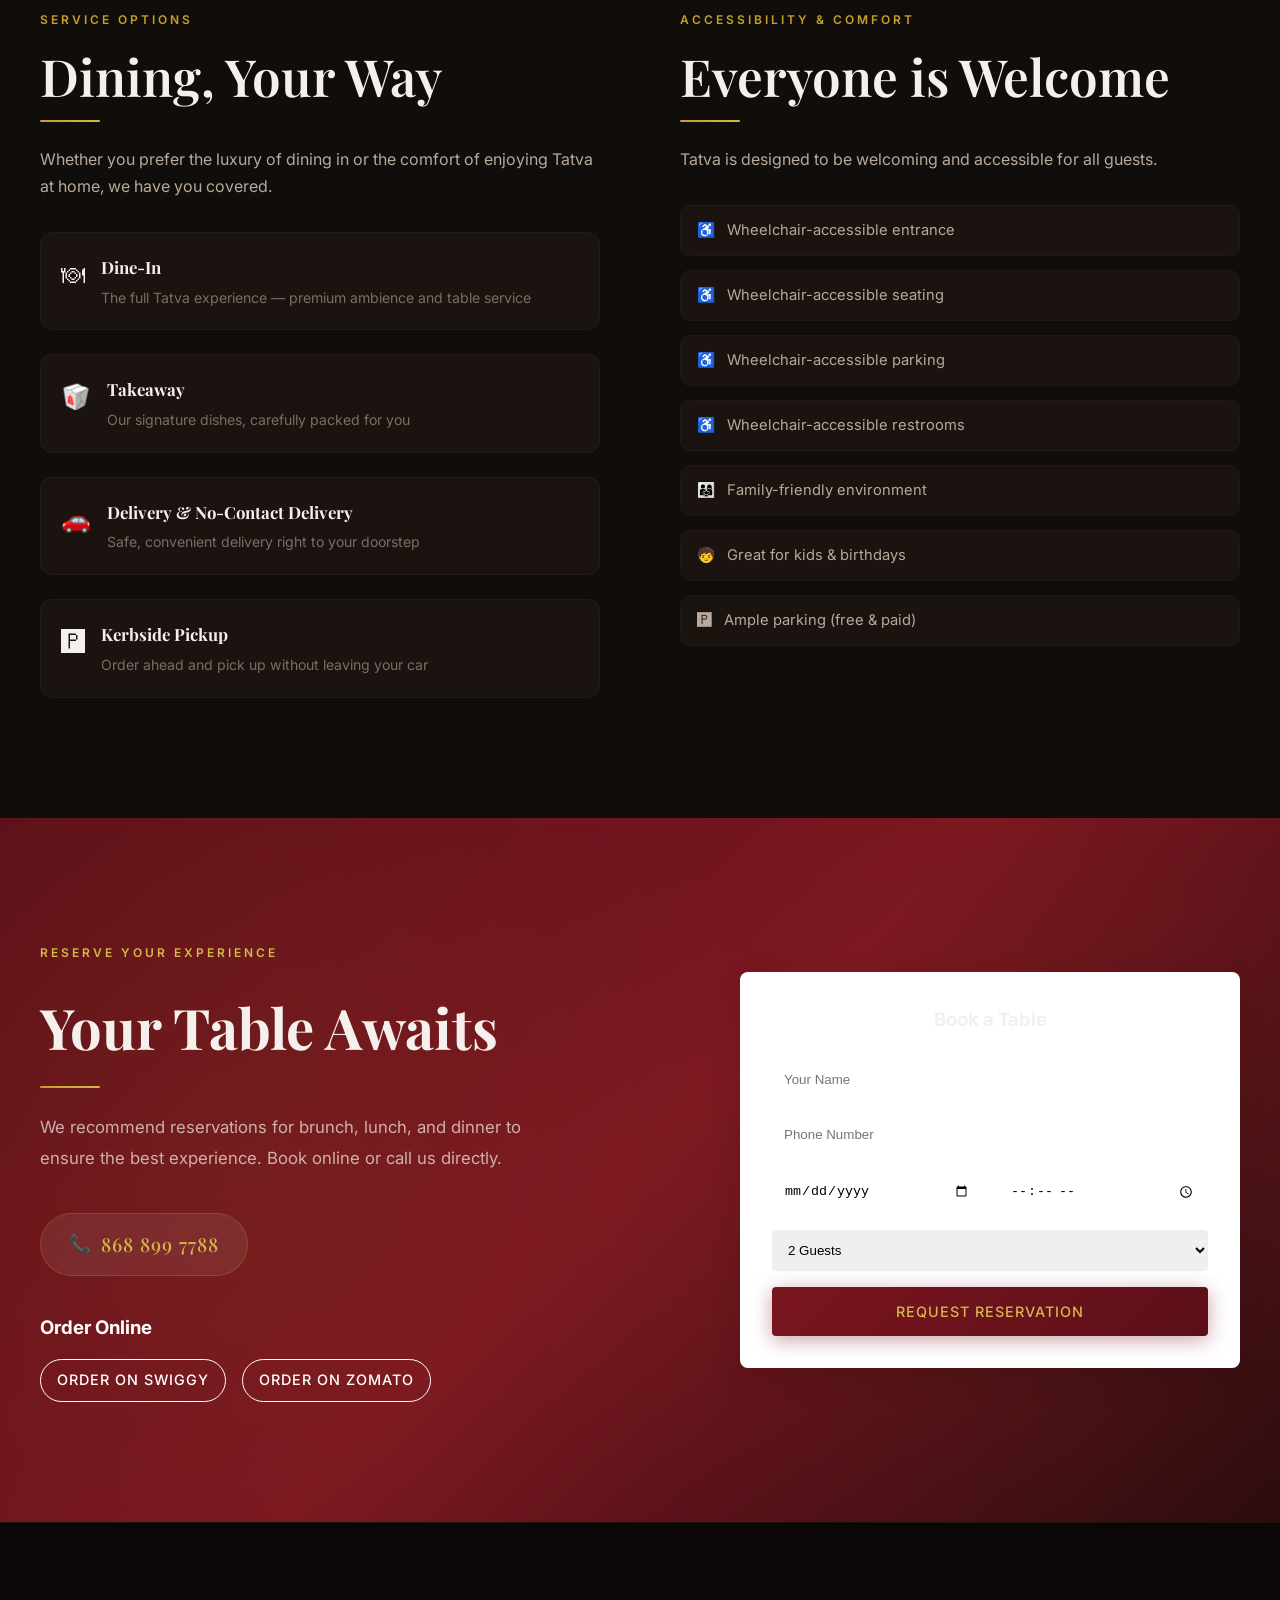
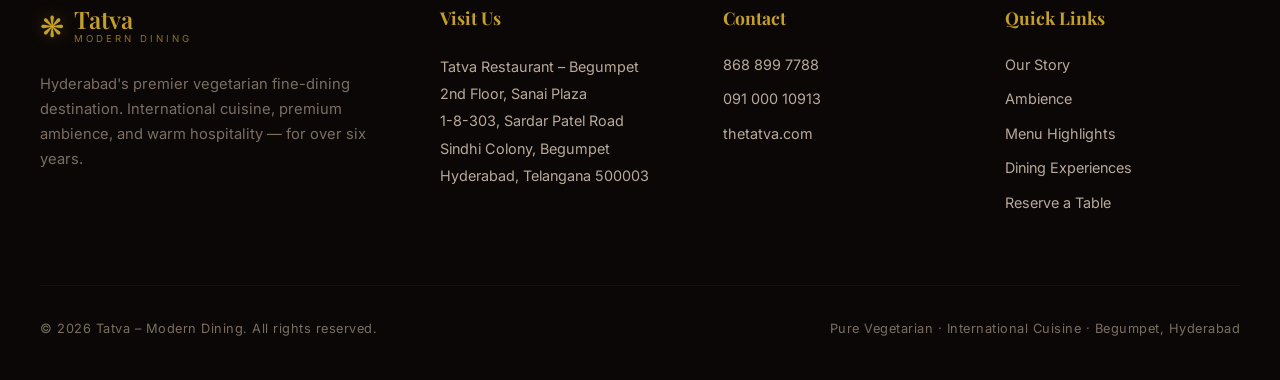
==== commit 2ea62b13: "Feature: Update delivery links and add admin credential management" ====
--- a/frontend/index.html
+++ b/frontend/index.html
@@ -364,12 +364,12 @@
         <!-- Ordering Integration Links -->
         <h3 style="color: white; margin-top: 2rem; margin-bottom: 1rem;">Order Online</h3>
         <div style="display: flex; gap: 1rem;">
-          <a href="https://www.swiggy.com/city/hyderabad/tatva-sindhi-colony-begumpet-rest19434" target="_blank"
-            rel="noopener" class="btn btn-outline"
+          <a href="https://www.swiggy.com/city/hyderabad/tatva-begumpet-rest323362" target="_blank" rel="noopener"
+            class="btn btn-outline"
             style="color: white; border-color: white; display: flex; align-items: center; gap: 0.5rem; justify-content: center; width: auto; font-size: 0.9rem; padding: 0.5rem 1rem;">
             <span>Order on Swiggy</span>
           </a>
-          <a href="https://www.zomato.com/hyderabad/tatva-begumpet" target="_blank" rel="noopener"
+          <a href="https://www.zomato.com/hyderabad/tatva-sp-road-secunderabad/order" target="_blank" rel="noopener"
             class="btn btn-outline"
             style="color: white; border-color: white; display: flex; align-items: center; gap: 0.5rem; justify-content: center; width: auto; font-size: 0.9rem; padding: 0.5rem 1rem;">
             <span>Order on Zomato</span>
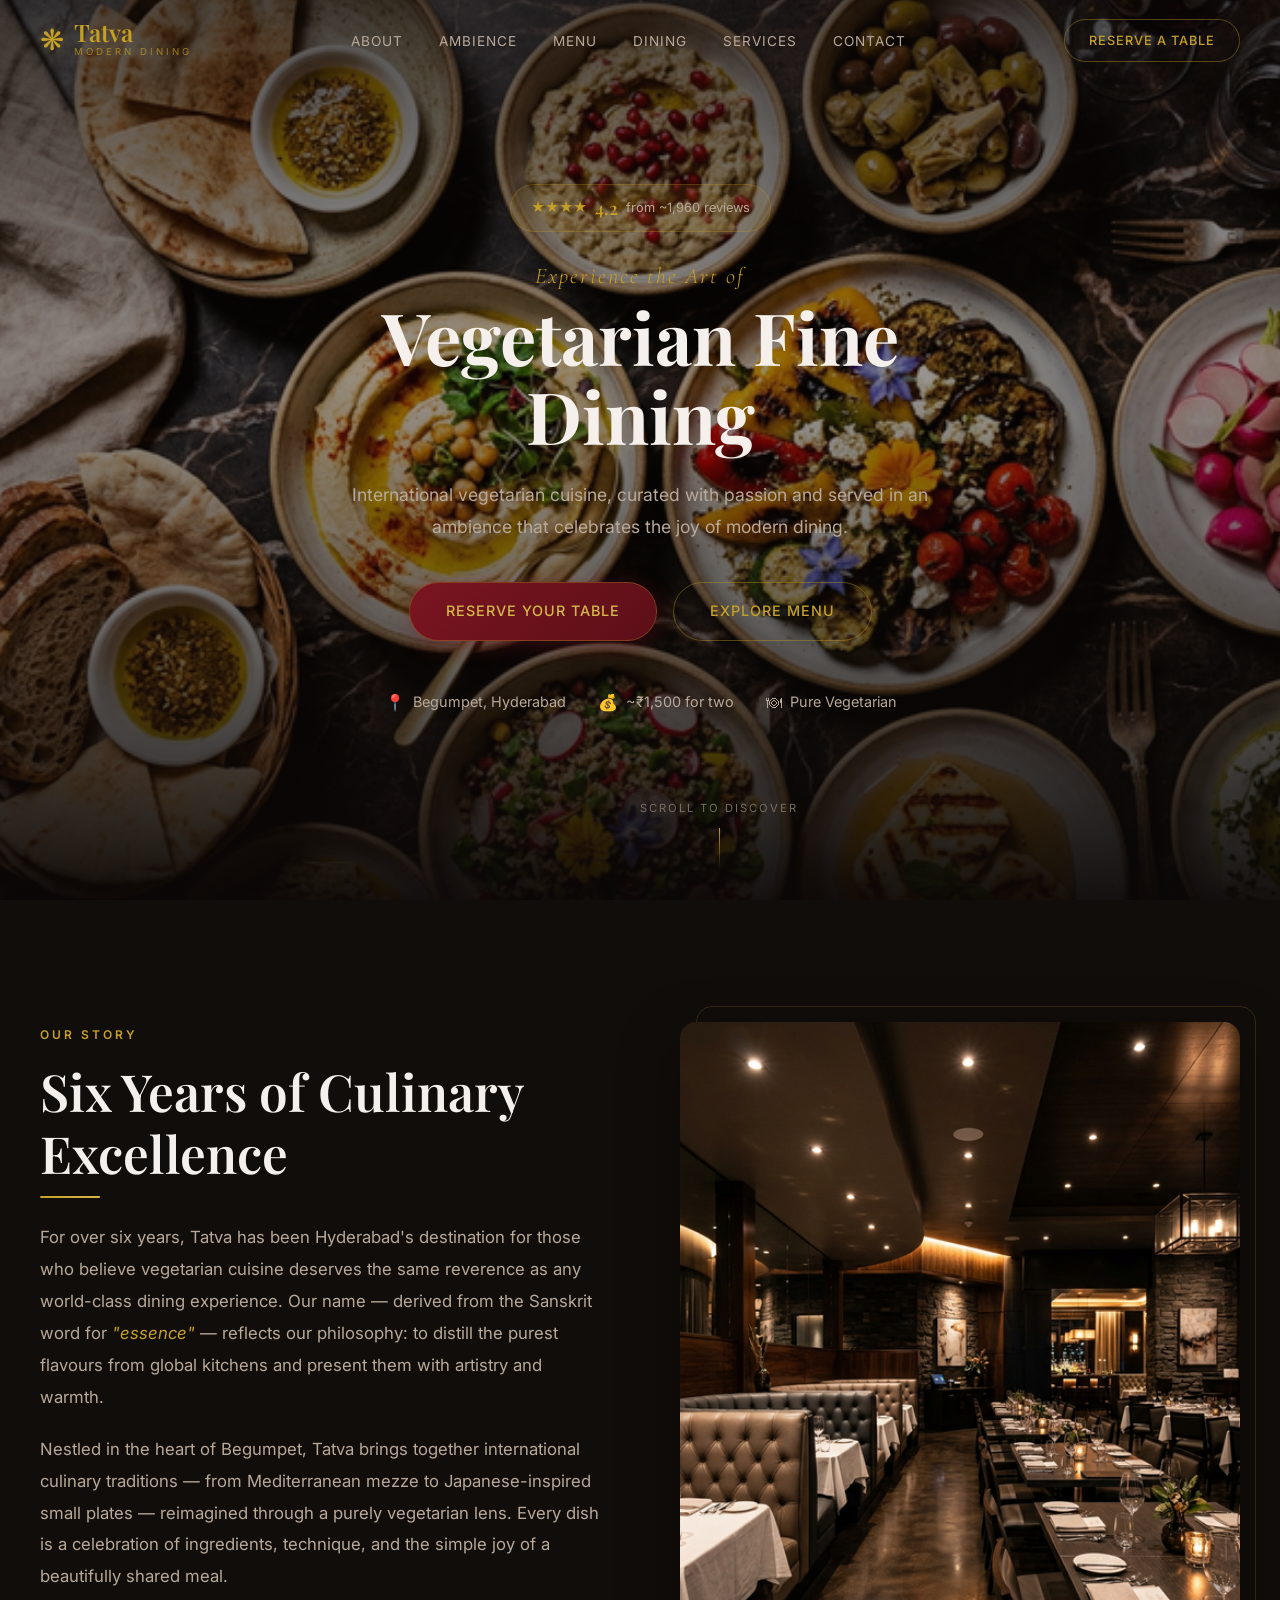
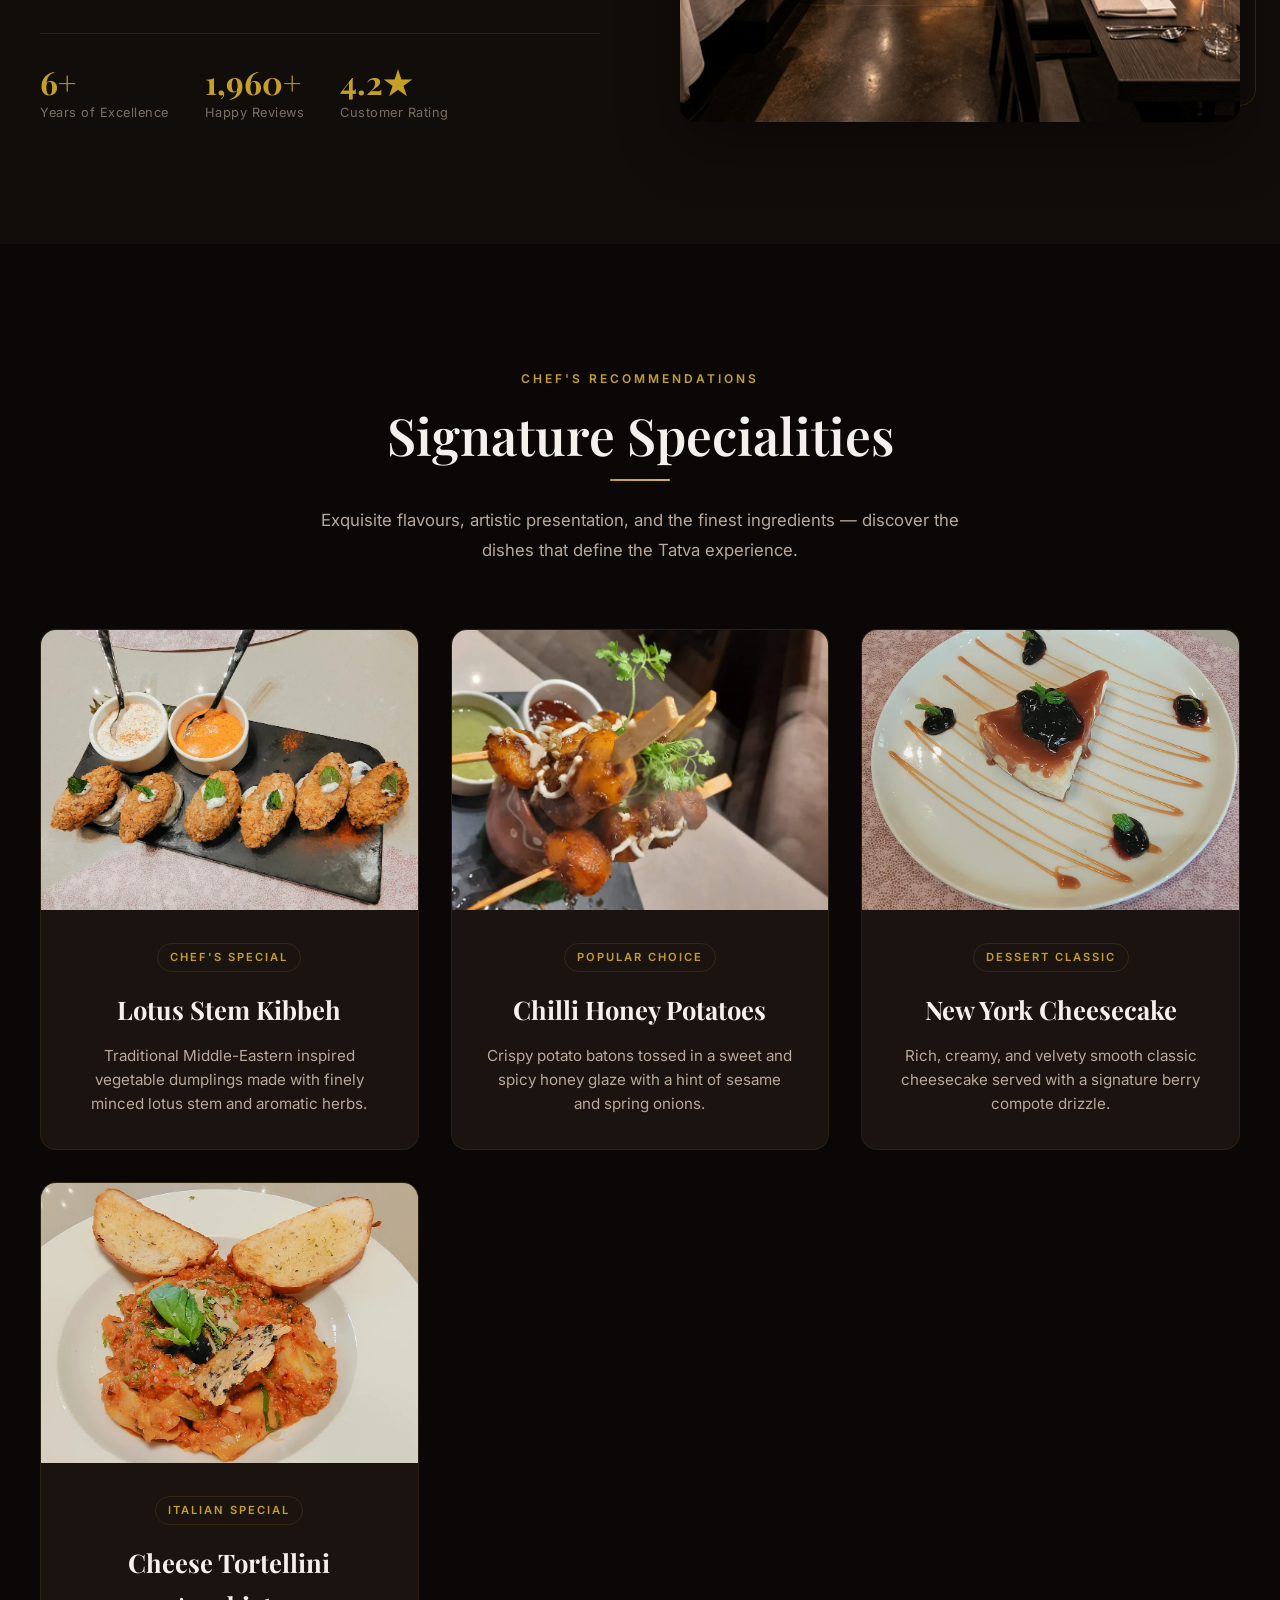
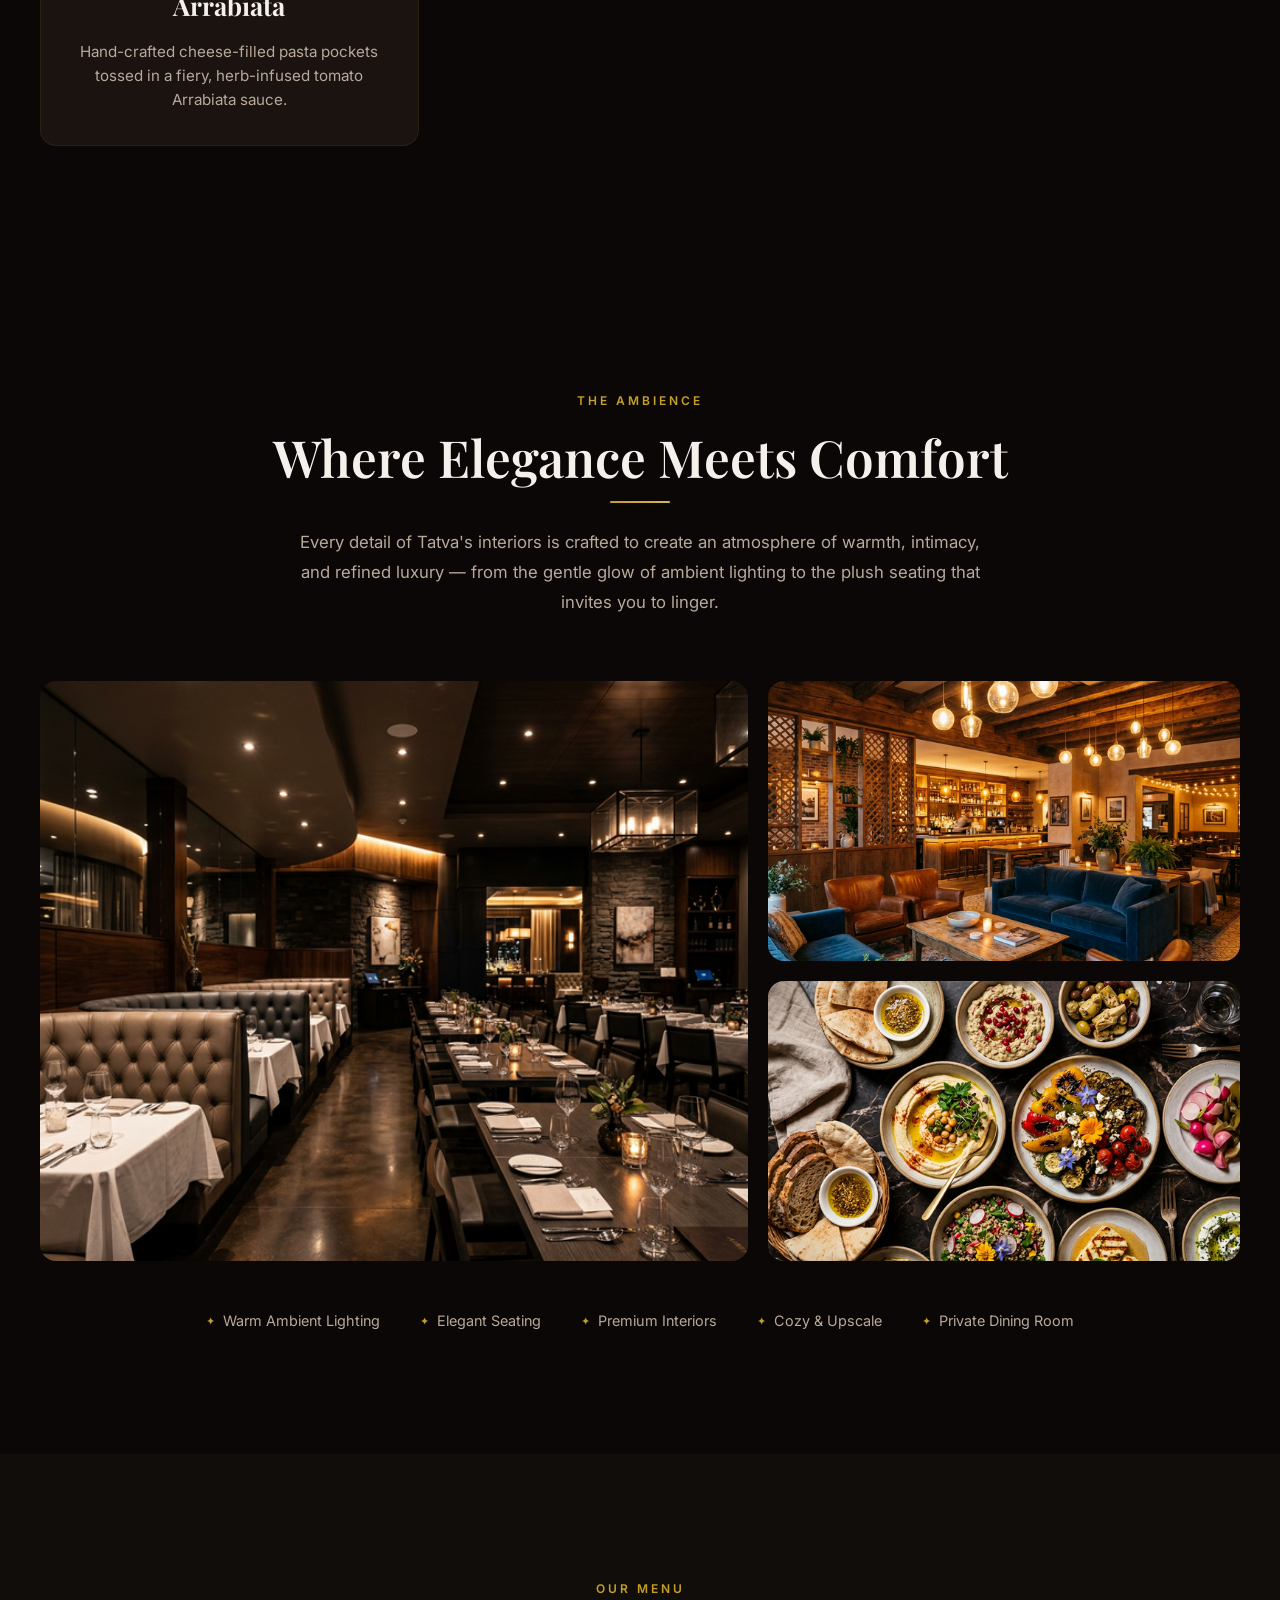
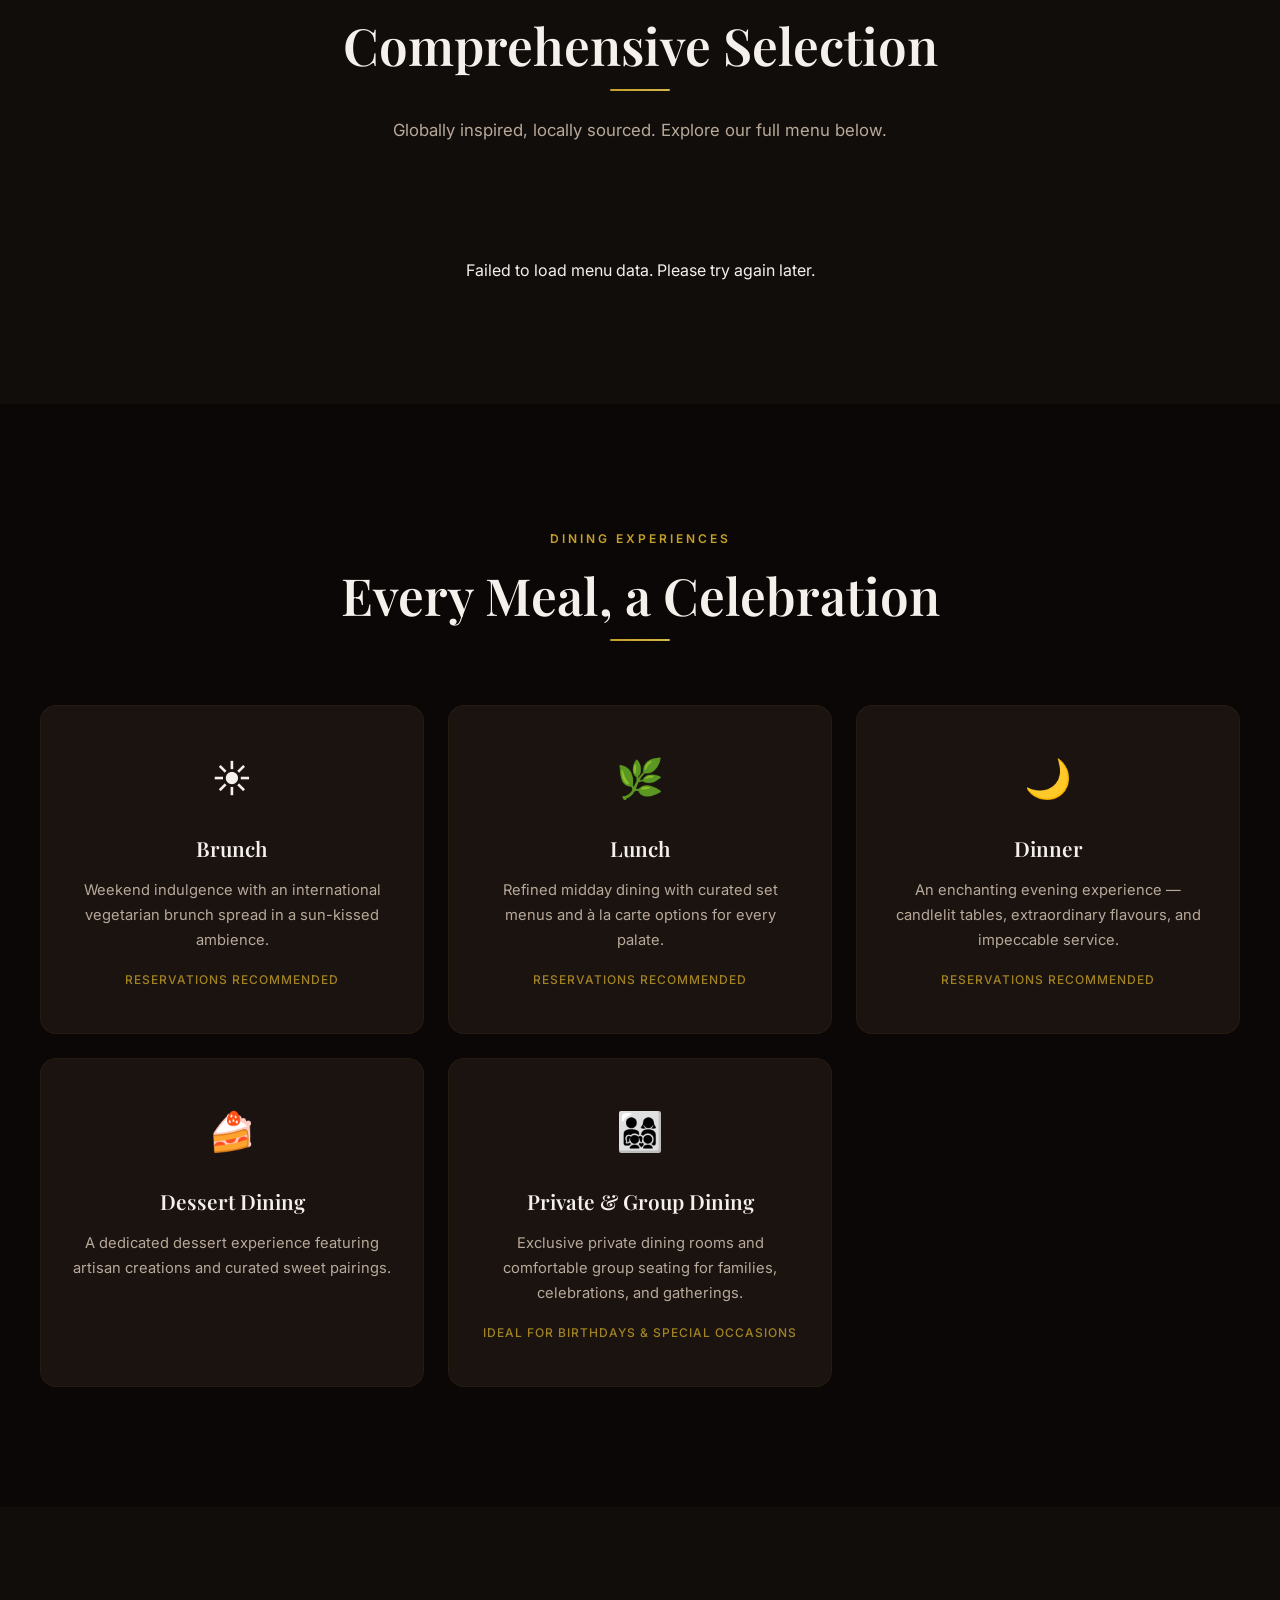
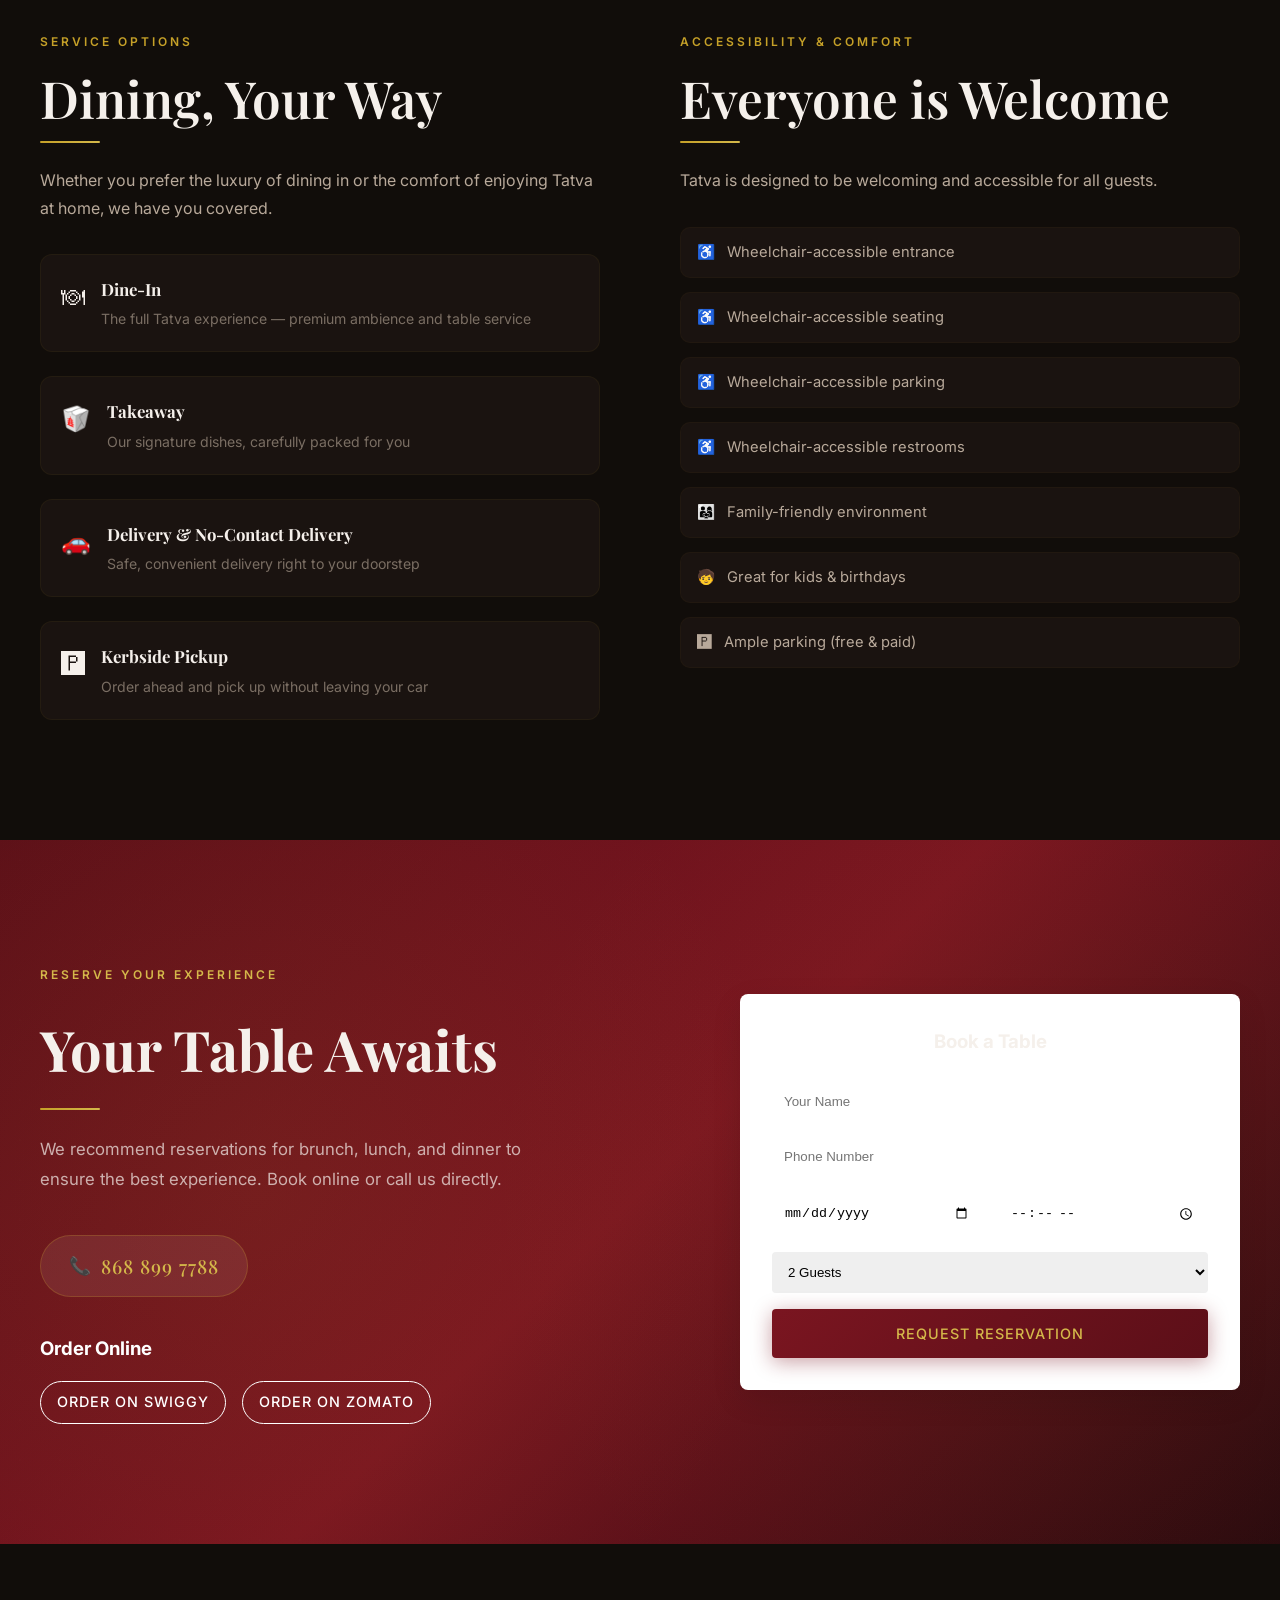
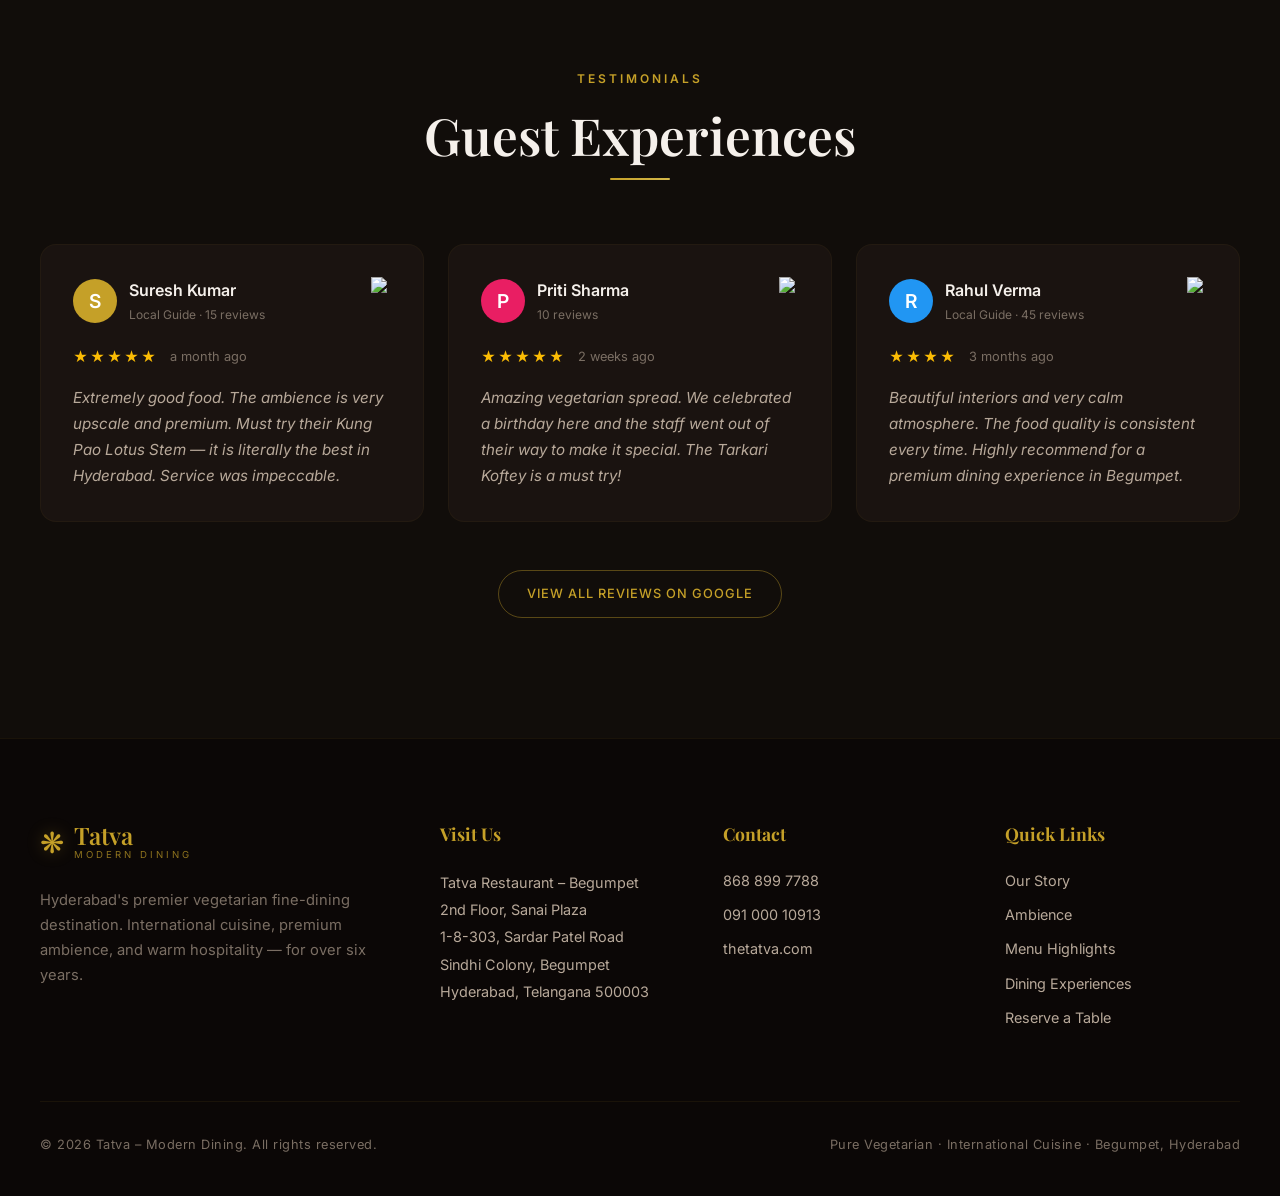
==== commit dbc96372: "Update signature dishes, price, and add Google reviews section" ====
--- a/frontend/index.html
+++ b/frontend/index.html
@@ -79,7 +79,7 @@
         </div>
         <div class="meta-item">
           <span class="meta-icon">💰</span>
-          <span>~₹2,000 for two</span>
+          <span>~₹1,500 for two</span>
         </div>
         <div class="meta-item">
           <span class="meta-icon">🍽</span>
@@ -135,6 +135,62 @@
     </div>
   </section>
 
+  <!-- ============ SIGNATURE SPECIALITIES ============ -->
+  <section class="signature-dishes section" id="signature">
+    <div class="container">
+      <div class="section-header reveal">
+        <span class="section-label">Chef's Recommendations</span>
+        <h2 class="section-title">Signature Specialities</h2>
+        <div class="gold-line center"></div>
+        <p class="section-subtitle">Exquisite flavours, artistic presentation, and the finest ingredients — discover the
+          dishes that define the Tatva experience.</p>
+      </div>
+      <div class="signature-grid">
+        <div class="signature-card reveal">
+          <div class="signature-image">
+            <img src="images/lotus-stem-kibbeh.jpg" alt="Lotus Stem Kibbeh" />
+          </div>
+          <div class="signature-info">
+            <span class="signature-tag">Chef's Special</span>
+            <h3>Lotus Stem Kibbeh</h3>
+            <p>Traditional Middle-Eastern inspired vegetable dumplings made with finely minced lotus stem and aromatic
+              herbs.</p>
+          </div>
+        </div>
+        <div class="signature-card reveal">
+          <div class="signature-image">
+            <img src="images/chilli-honey-potatoes.png" alt="Chilli Honey Potatoes" />
+          </div>
+          <div class="signature-info">
+            <span class="signature-tag">Popular Choice</span>
+            <h3>Chilli Honey Potatoes</h3>
+            <p>Crispy potato batons tossed in a sweet and spicy honey glaze with a hint of sesame and spring onions.</p>
+          </div>
+        </div>
+        <div class="signature-card reveal">
+          <div class="signature-image">
+            <img src="images/newyork-cheese-cake.jpg" alt="New York Cheesecake" />
+          </div>
+          <div class="signature-info">
+            <span class="signature-tag">Dessert Classic</span>
+            <h3>New York Cheesecake</h3>
+            <p>Rich, creamy, and velvety smooth classic cheesecake served with a signature berry compote drizzle.</p>
+          </div>
+        </div>
+        <div class="signature-card reveal">
+          <div class="signature-image">
+            <img src="images/cheese-tortellini-arrabiata.jpg" alt="Cheese Tortellini Arrabiata" />
+          </div>
+          <div class="signature-info">
+            <span class="signature-tag">Italian Special</span>
+            <h3>Cheese Tortellini Arrabiata</h3>
+            <p>Hand-crafted cheese-filled pasta pockets tossed in a fiery, herb-infused tomato Arrabiata sauce.</p>
+          </div>
+        </div>
+      </div>
+    </div>
+  </section>
+
   <!-- ============ EXPERIENCE / AMBIENCE SECTION ============ -->
   <section class="experience section" id="experience">
     <div class="container">
@@ -415,6 +471,85 @@
       </div>
     </div>
   </section>
+
+  <!-- ============ GUEST EXPERIENCES (REVIEWS) ============ -->
+  <section class="reviews section" id="reviews">
+    <div class="container">
+      <div class="section-header reveal">
+        <span class="section-label">Testimonials</span>
+        <h2 class="section-title">Guest Experiences</h2>
+        <div class="gold-line center"></div>
+      </div>
+      <div class="reviews-grid">
+        <div class="review-card reveal">
+          <div class="review-header">
+            <div class="review-user">
+              <div class="user-avatar">S</div>
+              <div>
+                <h4 class="user-name">Suresh Kumar</h4>
+                <p class="review-meta">Local Guide · 15 reviews</p>
+              </div>
+            </div>
+            <img
+              src="https://upload.wikimedia.org/wikipedia/commons/thumb/c/c1/Google_Maps_icon_%282020%29.svg/512px-Google_Maps_icon_%282020%29.svg.png"
+              alt="Google Maps" class="google-icon" style="width: 20px; height: 20px;">
+          </div>
+          <div class="review-rating">
+            <span class="stars">★★★★★</span>
+            <span class="time">a month ago</span>
+          </div>
+          <p class="review-text">Extremely good food. The ambience is very upscale and premium. Must try their Kung Pao
+            Lotus Stem — it is literally the best in Hyderabad. Service was impeccable.</p>
+        </div>
+        <div class="review-card reveal">
+          <div class="review-header">
+            <div class="review-user">
+              <div class="user-avatar" style="background: #E91E63;">P</div>
+              <div>
+                <h4 class="user-name">Priti Sharma</h4>
+                <p class="review-meta">10 reviews</p>
+              </div>
+            </div>
+            <img
+              src="https://upload.wikimedia.org/wikipedia/commons/thumb/c/c1/Google_Maps_icon_%282020%29.svg/512px-Google_Maps_icon_%282020%29.svg.png"
+              alt="Google Maps" class="google-icon" style="width: 20px; height: 20px;">
+          </div>
+          <div class="review-rating">
+            <span class="stars">★★★★★</span>
+            <span class="time">2 weeks ago</span>
+          </div>
+          <p class="review-text">Amazing vegetarian spread. We celebrated a birthday here and the staff went out of
+            their way to make it special. The Tarkari Koftey is a must try!</p>
+        </div>
+        <div class="review-card reveal">
+          <div class="review-header">
+            <div class="review-user">
+              <div class="user-avatar" style="background: #2196F3;">R</div>
+              <div>
+                <h4 class="user-name">Rahul Verma</h4>
+                <p class="review-meta">Local Guide · 45 reviews</p>
+              </div>
+            </div>
+            <img
+              src="https://upload.wikimedia.org/wikipedia/commons/thumb/c/c1/Google_Maps_icon_%282020%29.svg/512px-Google_Maps_icon_%282020%29.svg.png"
+              alt="Google Maps" class="google-icon" style="width: 20px; height: 20px;">
+          </div>
+          <div class="review-rating">
+            <span class="stars">★★★★</span>
+            <span class="time">3 months ago</span>
+          </div>
+          <p class="review-text">Beautiful interiors and very calm atmosphere. The food quality is consistent every
+            time. Highly recommend for a premium dining experience in Begumpet.</p>
+        </div>
+      </div>
+      <div style="text-align: center; margin-top: 3rem;" class="reveal">
+        <a href="https://www.google.com/search?q=Tatva+Restaurant+-+Begumpet#lrd=0x3bcb91060936173d:0x39665670868a85a4,1,,,"
+          target="_blank" class="btn btn-outline" style="font-size: 0.8rem; padding: 12px 28px;">
+          View All Reviews on Google
+        </a>
+      </div>
+    </div>
+  </section>
   <!-- ============ CONTACT / FOOTER ============ -->
   <footer class="footer" id="contact">
     <div class="container">
--- a/frontend/styles.css
+++ b/frontend/styles.css
@@ -375,8 +375,13 @@
 }
 
 @keyframes heroZoom {
-  0% { transform: scale(1.1); }
-  100% { transform: scale(1.2); }
+  0% {
+    transform: scale(1.1);
+  }
+
+  100% {
+    transform: scale(1.2);
+  }
 }
 
 .hero-overlay {
@@ -387,8 +392,7 @@
       rgba(11, 7, 6, 0.7) 0%,
       rgba(11, 7, 6, 0.4) 40%,
       rgba(11, 7, 6, 0.6) 70%,
-      rgba(11, 7, 6, 0.95) 100%
-    );
+      rgba(11, 7, 6, 0.95) 100%);
 }
 
 .hero-content {
@@ -512,18 +516,41 @@
 }
 
 @keyframes scrollPulse {
-  0%, 100% { opacity: 1; transform: scaleY(1); }
-  50% { opacity: 0.4; transform: scaleY(0.6); }
+
+  0%,
+  100% {
+    opacity: 1;
+    transform: scaleY(1);
+  }
+
+  50% {
+    opacity: 0.4;
+    transform: scaleY(0.6);
+  }
 }
 
 @keyframes fadeInUp {
-  from { opacity: 0; transform: translateY(30px); }
-  to { opacity: 1; transform: translateY(0); }
+  from {
+    opacity: 0;
+    transform: translateY(30px);
+  }
+
+  to {
+    opacity: 1;
+    transform: translateY(0);
+  }
 }
 
 @keyframes fadeInDown {
-  from { opacity: 0; transform: translateY(-20px); }
-  to { opacity: 1; transform: translateY(0); }
+  from {
+    opacity: 0;
+    transform: translateY(-20px);
+  }
+
+  to {
+    opacity: 1;
+    transform: translateY(0);
+  }
 }
 
 
@@ -1298,8 +1325,183 @@
     justify-content: center;
   }
 
-  .stat { 
-    text-align: center; 
+  .stat {
+    text-align: center;
     min-width: 100px;
   }
 }
+
+/* ============================================
+   SIGNATURE SPECIALITIES
+   ============================================ */
+.signature-grid {
+  display: grid;
+  grid-template-columns: repeat(auto-fit, minmax(320px, 1fr));
+  gap: 32px;
+  margin-top: 40px;
+}
+
+.signature-card {
+  background: var(--bg-card);
+  border-radius: var(--card-radius);
+  overflow: hidden;
+  border: 1px solid rgba(197, 160, 40, 0.1);
+  transition: var(--transition);
+  height: 100%;
+}
+
+.signature-card:hover {
+  transform: translateY(-10px);
+  border-color: var(--gold);
+  box-shadow: 0 20px 40px rgba(0, 0, 0, 0.4);
+}
+
+.signature-image {
+  height: 280px;
+  overflow: hidden;
+}
+
+.signature-image img {
+  width: 100%;
+  height: 100%;
+  object-fit: cover;
+  transition: transform 0.6s ease;
+}
+
+.signature-card:hover .signature-image img {
+  transform: scale(1.1);
+}
+
+.signature-info {
+  padding: 32px;
+  text-align: center;
+}
+
+.signature-tag {
+  display: inline-block;
+  font-size: 0.7rem;
+  font-weight: 600;
+  letter-spacing: 2px;
+  text-transform: uppercase;
+  color: var(--gold);
+  border: 1px solid var(--gold-dim);
+  padding: 4px 12px;
+  border-radius: 50px;
+  margin-bottom: 16px;
+}
+
+.signature-info h3 {
+  font-family: var(--font-heading);
+  font-size: 1.6rem;
+  color: var(--text-primary);
+  margin-bottom: 12px;
+}
+
+.signature-info p {
+  color: var(--text-secondary);
+  font-size: 0.95rem;
+  line-height: 1.6;
+}
+
+/* ============================================
+   GUEST EXPERIENCES (REVIEWS)
+   ============================================ */
+.reviews {
+  background: var(--bg-section);
+}
+
+.reviews-grid {
+  display: grid;
+  grid-template-columns: repeat(auto-fit, minmax(340px, 1fr));
+  gap: 24px;
+}
+
+.review-card {
+  background: var(--bg-card);
+  padding: 32px;
+  border-radius: var(--card-radius);
+  border: 1px solid rgba(197, 160, 40, 0.05);
+  transition: var(--transition);
+}
+
+.review-card:hover {
+  background: var(--bg-card-hover);
+  border-color: rgba(197, 160, 40, 0.2);
+}
+
+.review-header {
+  display: flex;
+  justify-content: space-between;
+  align-items: flex-start;
+  margin-bottom: 20px;
+}
+
+.review-user {
+  display: flex;
+  align-items: center;
+  gap: 12px;
+}
+
+.user-avatar {
+  width: 44px;
+  height: 44px;
+  background: var(--gold);
+  color: white;
+  display: flex;
+  align-items: center;
+  justify-content: center;
+  border-radius: 50%;
+  font-weight: 600;
+  font-size: 1.2rem;
+}
+
+.user-name {
+  font-size: 1rem;
+  font-weight: 600;
+  color: var(--text-primary);
+}
+
+.review-meta {
+  font-size: 0.75rem;
+  color: var(--text-muted);
+}
+
+.review-rating {
+  margin-bottom: 16px;
+  display: flex;
+  align-items: center;
+  gap: 12px;
+}
+
+.stars {
+  color: #FBBC04;
+  /* Google Star Color */
+  letter-spacing: 2px;
+  font-size: 0.9rem;
+}
+
+.time {
+  font-size: 0.8rem;
+  color: var(--text-muted);
+}
+
+.review-text {
+  font-size: 0.95rem;
+  color: var(--text-secondary);
+  line-height: 1.7;
+  font-style: italic;
+}
+
+@media (max-width: 768px) {
+  .signature-dishes .section-title {
+    font-size: 2rem;
+  }
+
+  .signature-grid {
+    grid-template-columns: 1fr;
+  }
+
+  .reviews-grid {
+    grid-template-columns: 1fr;
+  }
+}
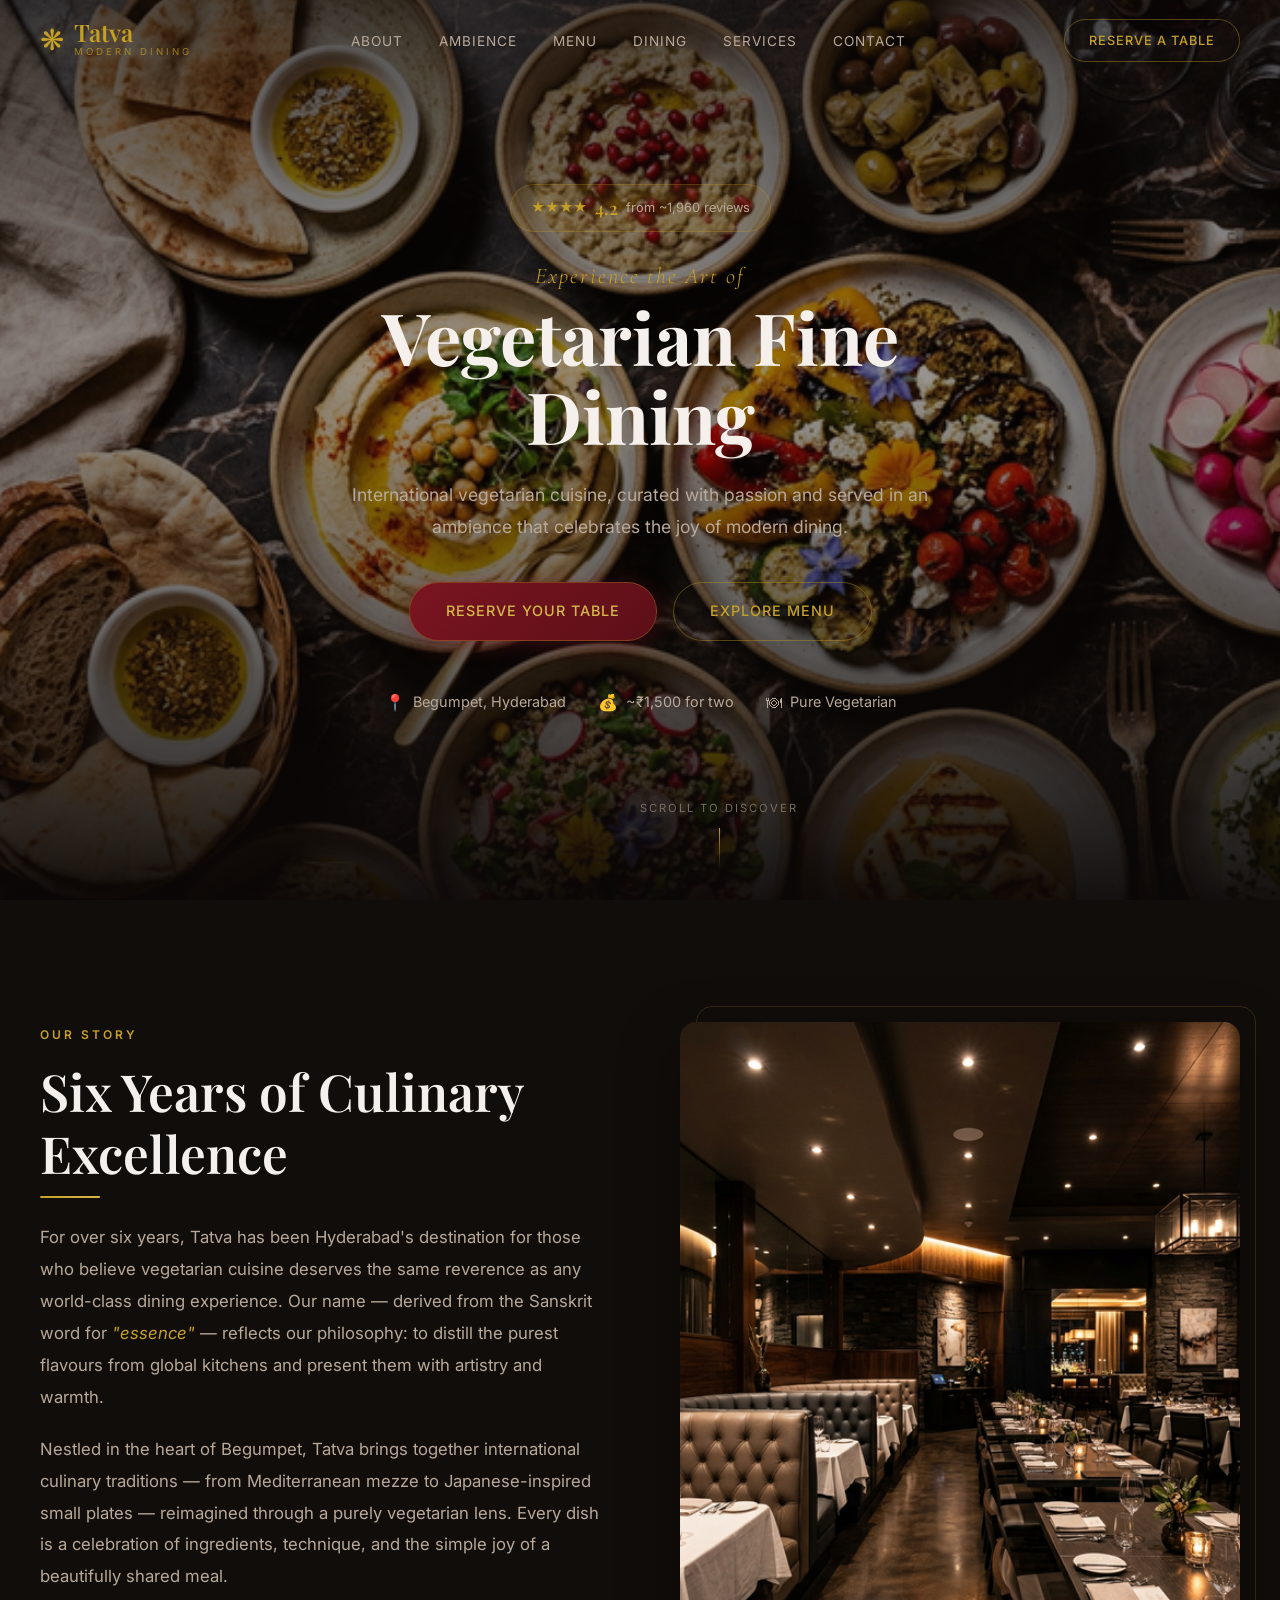
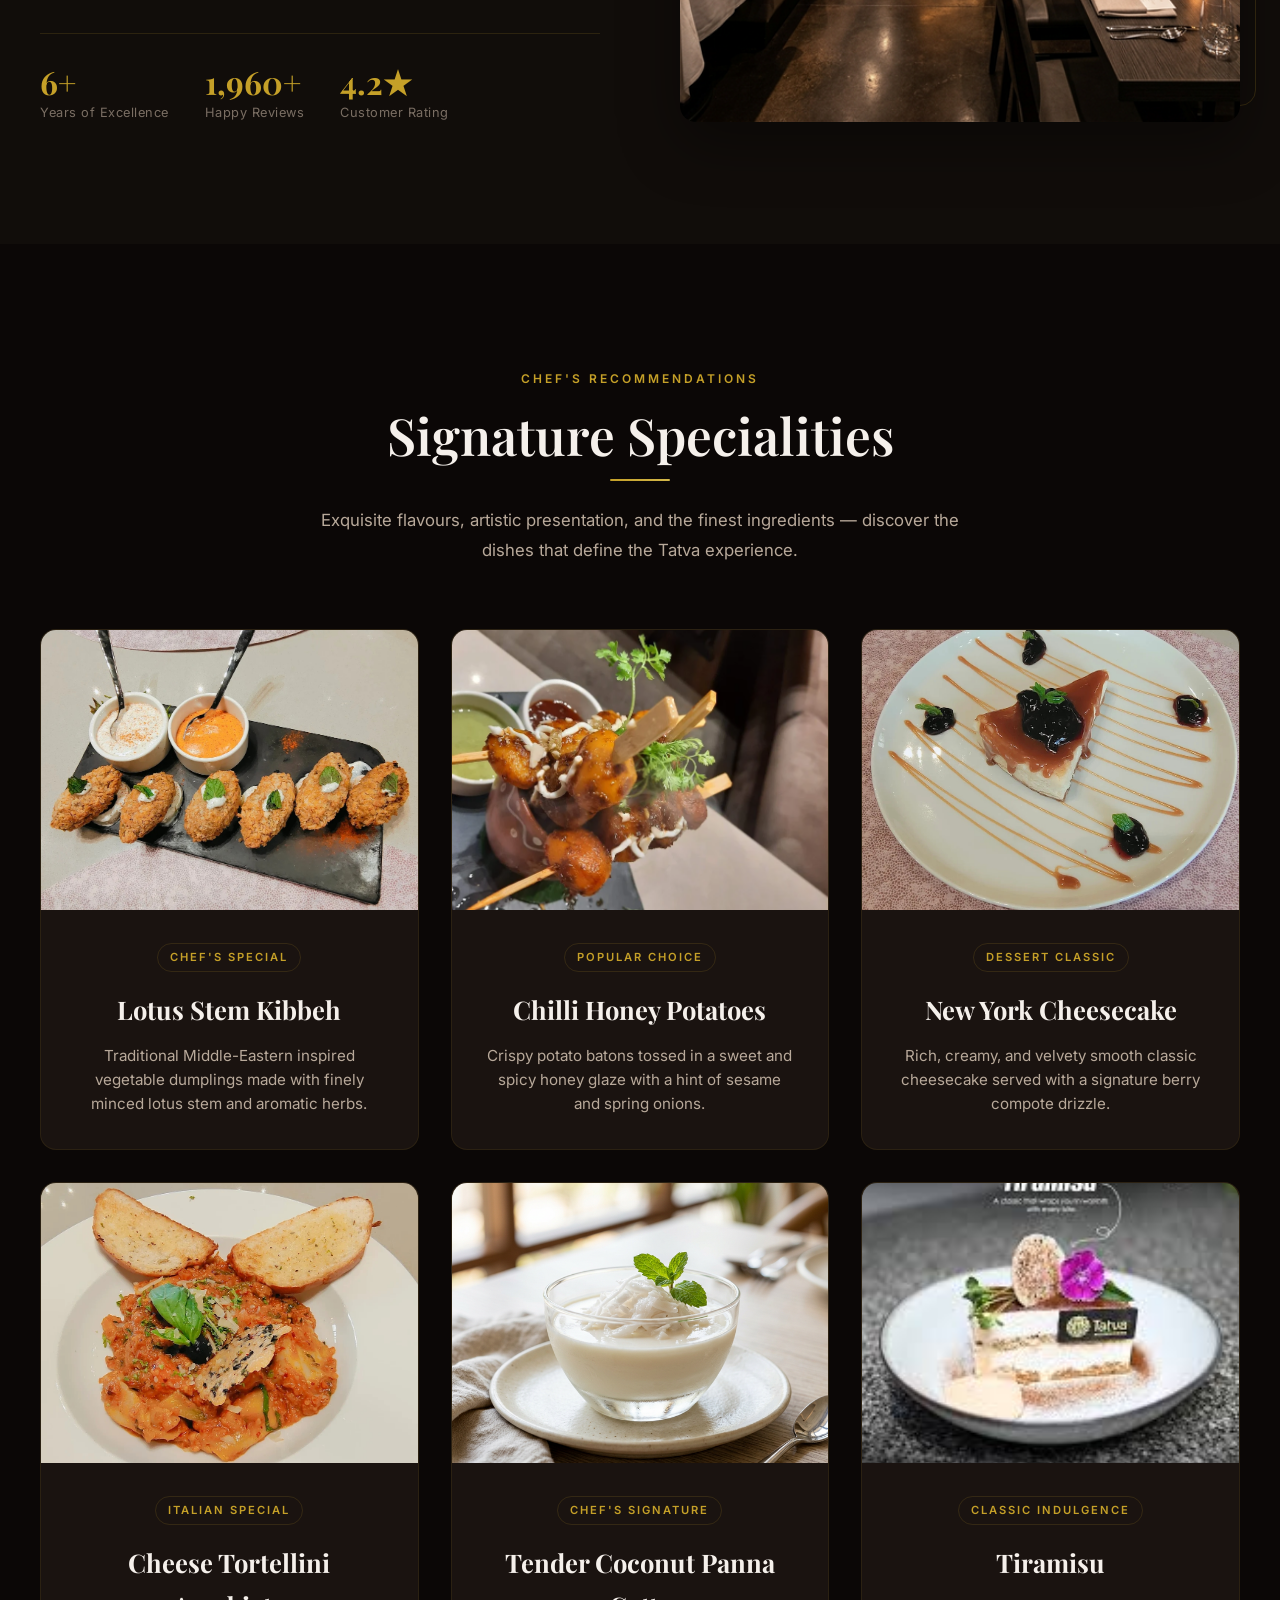
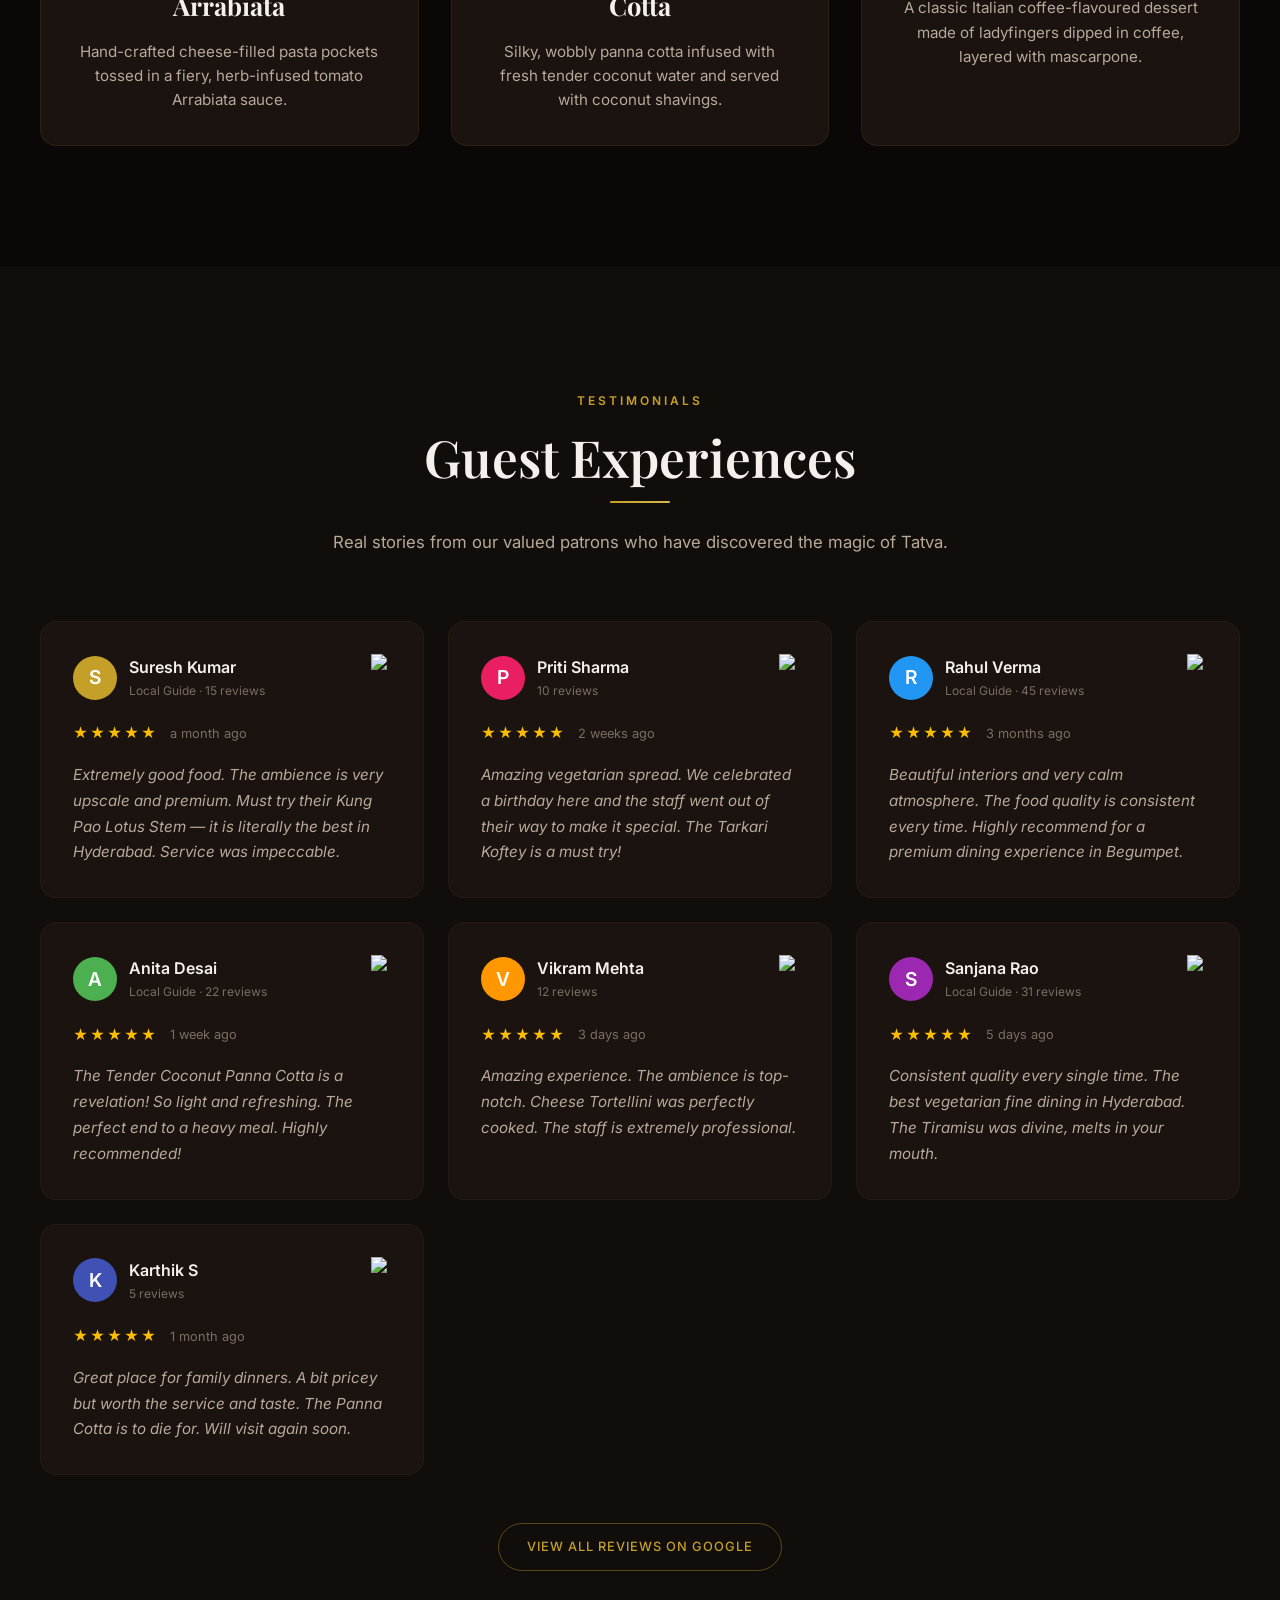
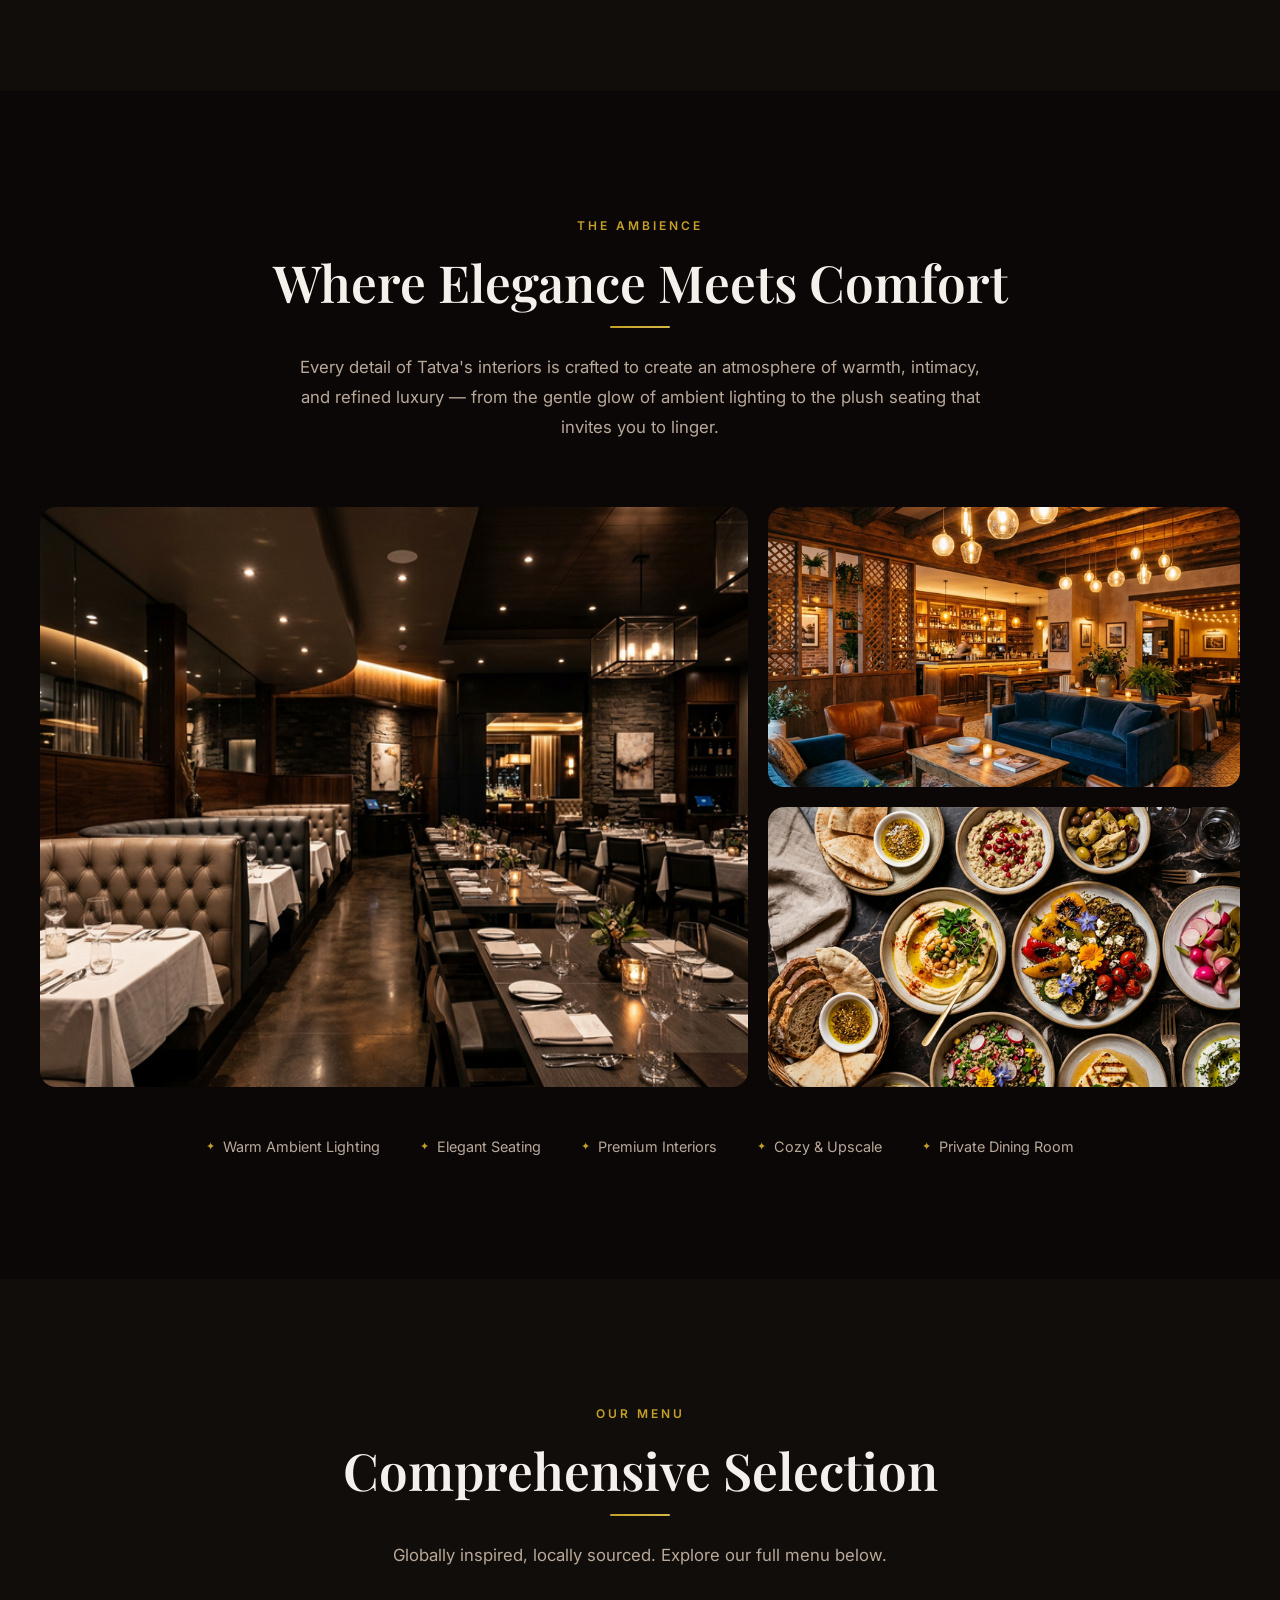
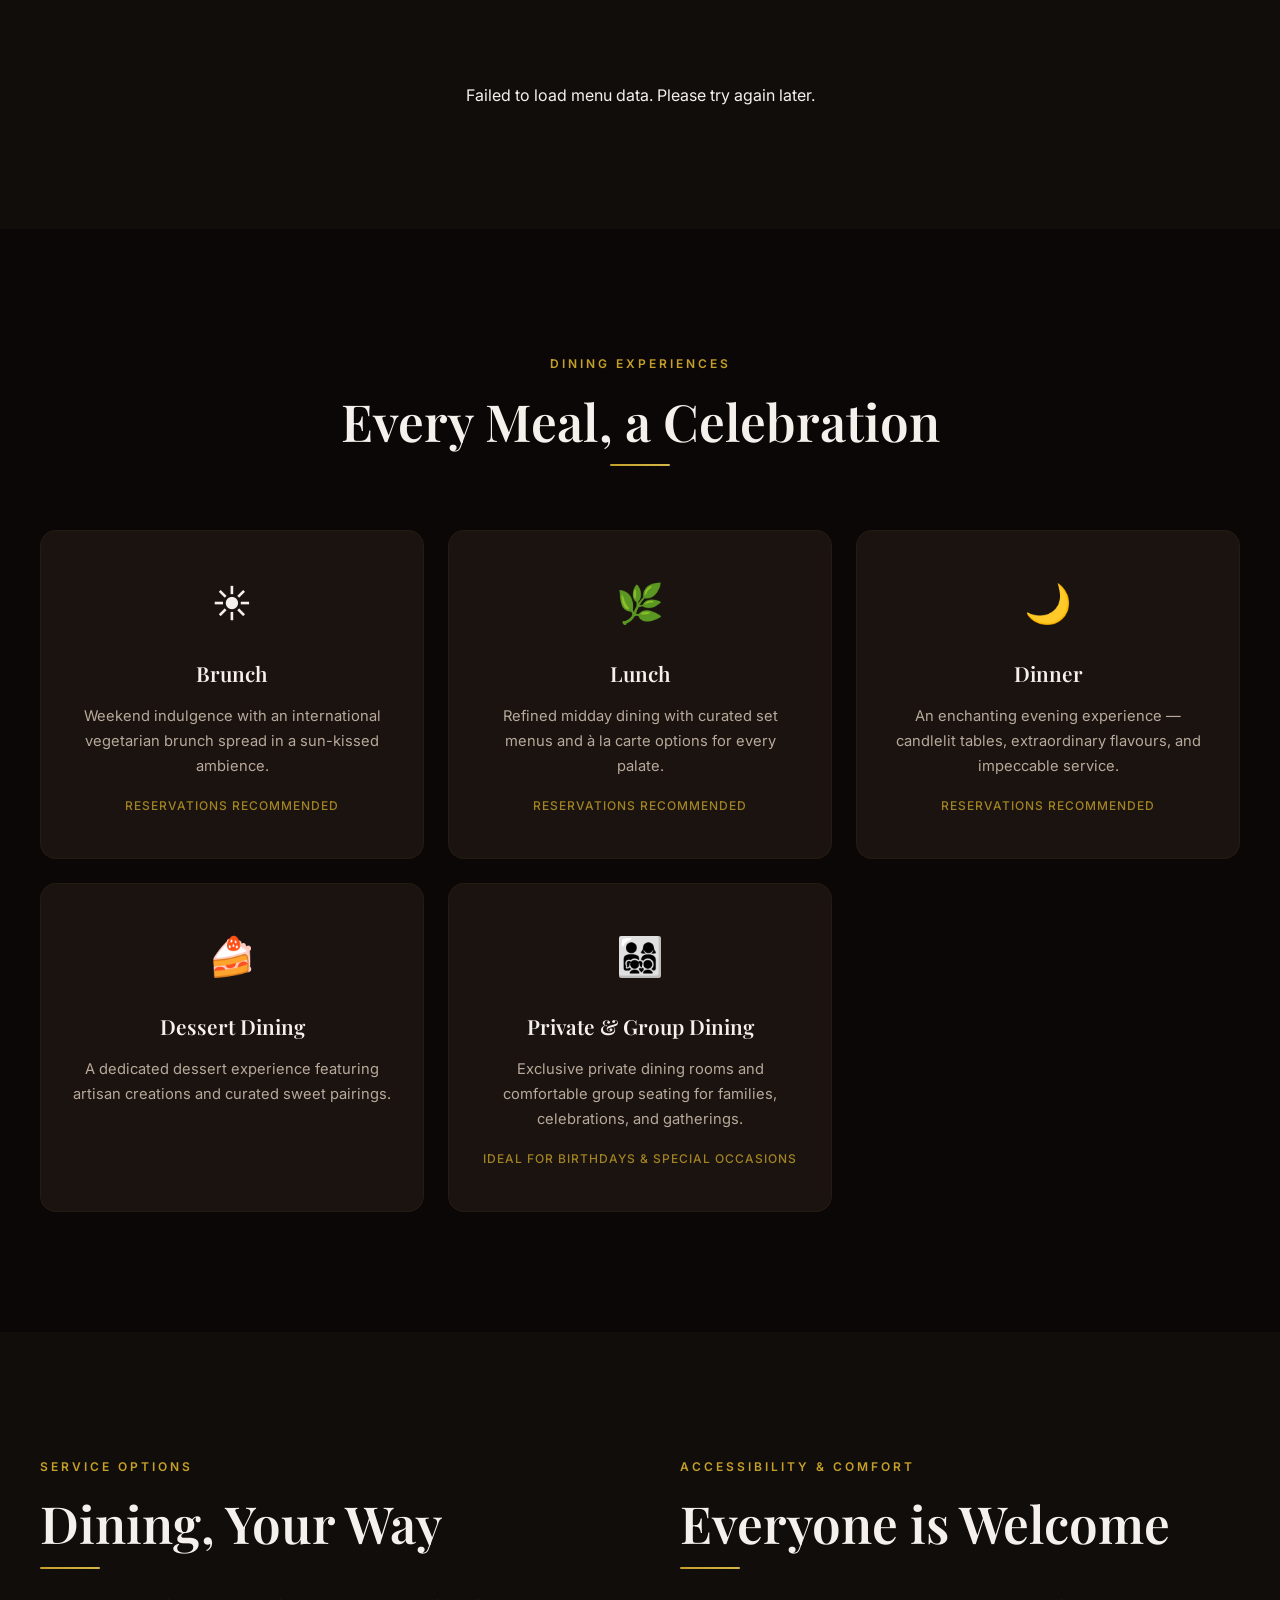
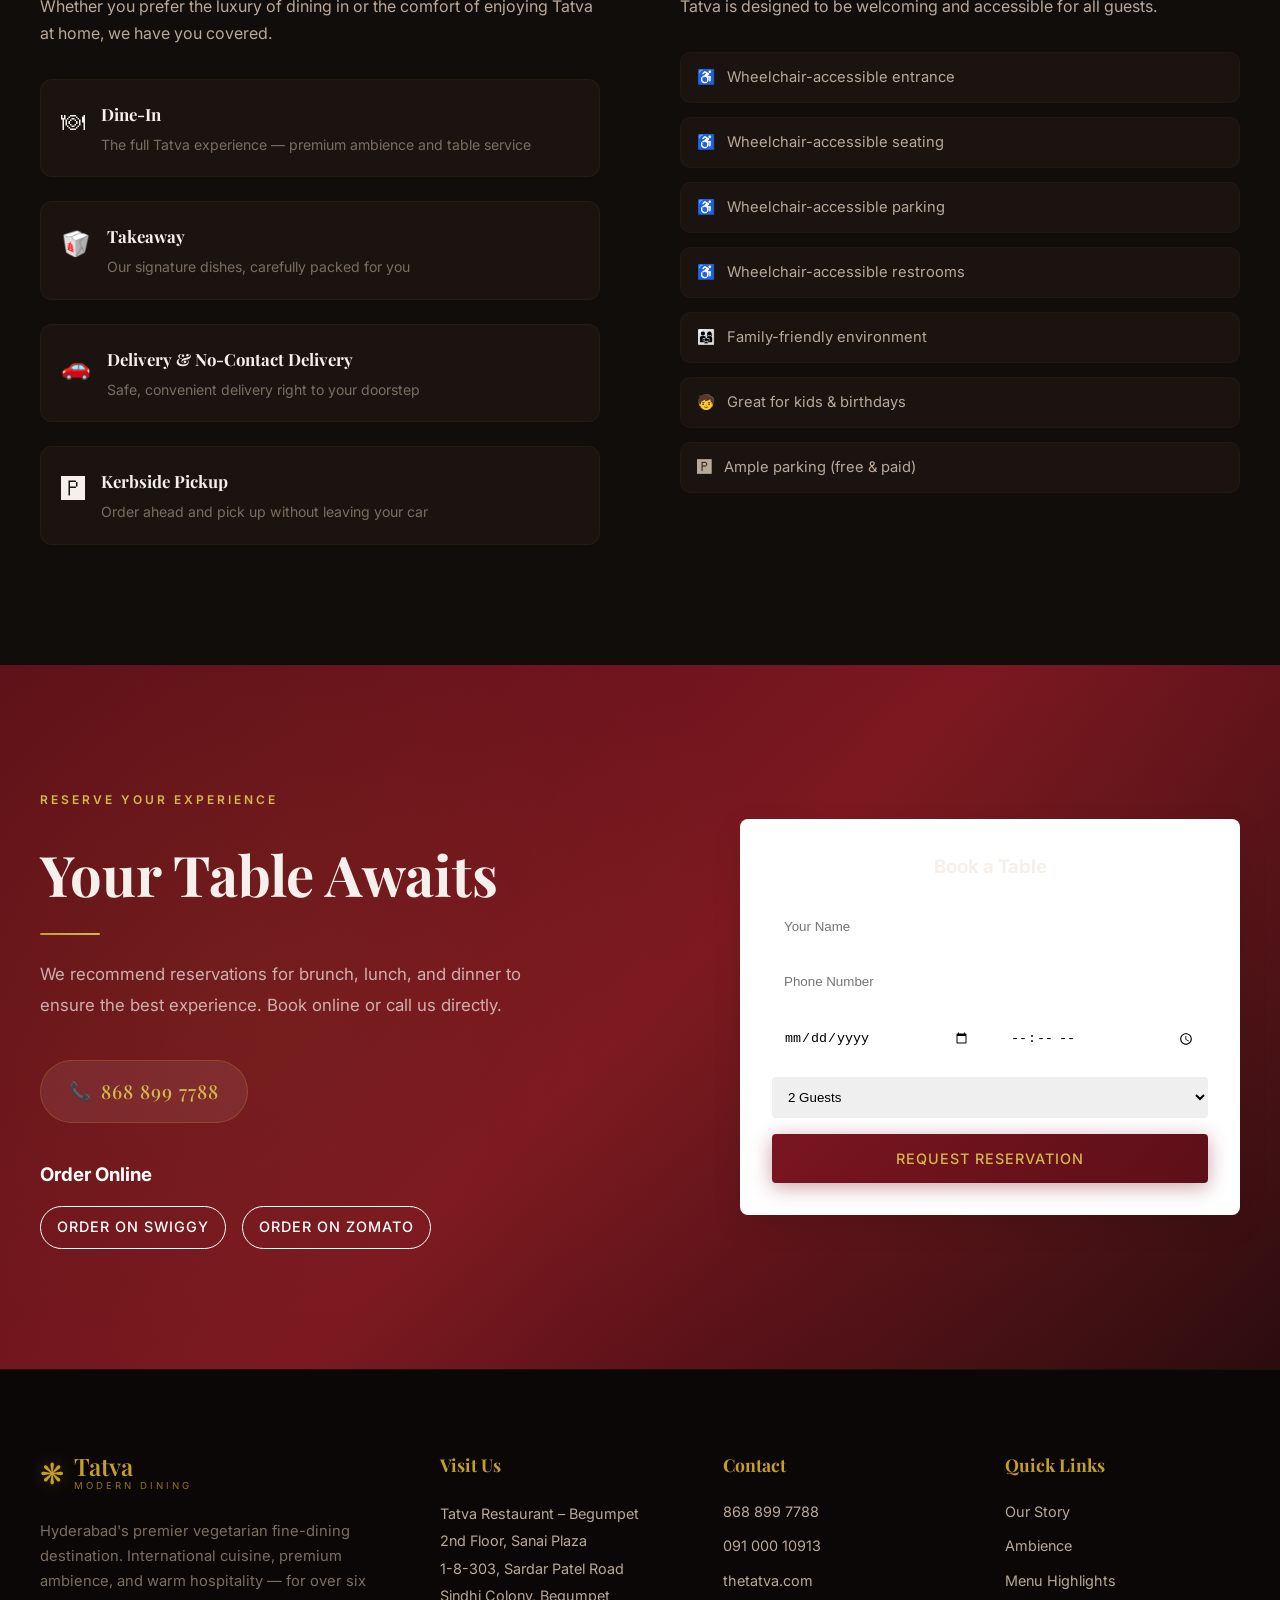
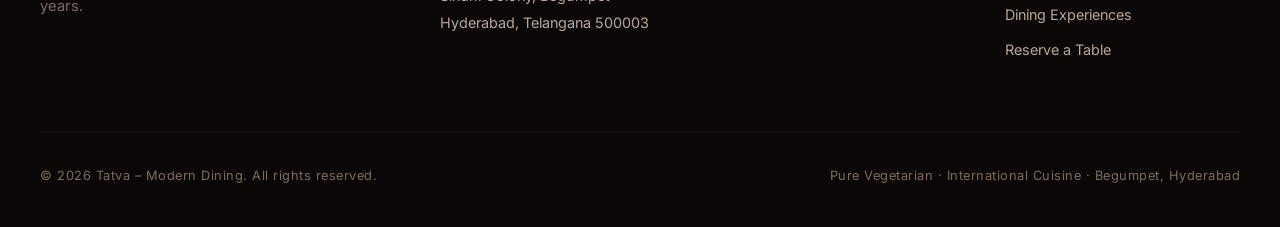
==== commit 0aecf0be: "Expand signature dishes and reviews section, reorder home page" ====
--- a/frontend/index.html
+++ b/frontend/index.html
@@ -187,6 +187,187 @@
             <p>Hand-crafted cheese-filled pasta pockets tossed in a fiery, herb-infused tomato Arrabiata sauce.</p>
           </div>
         </div>
+        <div class="signature-card reveal">
+          <div class="signature-image">
+            <img src="images/tender-coconut-panna-cotta.png" alt="Tender Coconut Panna Cotta" />
+          </div>
+          <div class="signature-info">
+            <span class="signature-tag">Chef's Signature</span>
+            <h3>Tender Coconut Panna Cotta</h3>
+            <p>Silky, wobbly panna cotta infused with fresh tender coconut water and served with coconut shavings.</p>
+          </div>
+        </div>
+        <div class="signature-card reveal">
+          <div class="signature-image">
+            <img src="images/tiramisu.png" alt="Tiramisu" />
+          </div>
+          <div class="signature-info">
+            <span class="signature-tag">Classic Indulgence</span>
+            <h3>Tiramisu</h3>
+            <p>A classic Italian coffee-flavoured dessert made of ladyfingers dipped in coffee, layered with mascarpone.
+            </p>
+          </div>
+        </div>
+      </div>
+    </div>
+  </section>
+
+  <!-- ============ GUEST EXPERIENCES (REVIEWS) ============ -->
+  <section class="reviews section" id="reviews">
+    <div class="container">
+      <div class="section-header reveal">
+        <span class="section-label">Testimonials</span>
+        <h2 class="section-title">Guest Experiences</h2>
+        <div class="gold-line center"></div>
+        <p class="section-subtitle">Real stories from our valued patrons who have discovered the magic of Tatva.</p>
+      </div>
+      <div class="reviews-grid">
+        <div class="review-card reveal">
+          <div class="review-header">
+            <div class="review-user">
+              <div class="user-avatar">S</div>
+              <div>
+                <h4 class="user-name">Suresh Kumar</h4>
+                <p class="review-meta">Local Guide · 15 reviews</p>
+              </div>
+            </div>
+            <img
+              src="https://upload.wikimedia.org/wikipedia/commons/thumb/c/c1/Google_Maps_icon_%282020%29.svg/512px-Google_Maps_icon_%282020%29.svg.png"
+              alt="Google Maps" class="google-icon" style="width: 20px; height: 20px;">
+          </div>
+          <div class="review-rating">
+            <span class="stars">★★★★★</span>
+            <span class="time">a month ago</span>
+          </div>
+          <p class="review-text">Extremely good food. The ambience is very upscale and premium. Must try their Kung Pao
+            Lotus Stem — it is literally the best in Hyderabad. Service was impeccable.</p>
+        </div>
+        <div class="review-card reveal">
+          <div class="review-header">
+            <div class="review-user">
+              <div class="user-avatar" style="background: #E91E63;">P</div>
+              <div>
+                <h4 class="user-name">Priti Sharma</h4>
+                <p class="review-meta">10 reviews</p>
+              </div>
+            </div>
+            <img
+              src="https://upload.wikimedia.org/wikipedia/commons/thumb/c/c1/Google_Maps_icon_%282020%29.svg/512px-Google_Maps_icon_%282020%29.svg.png"
+              alt="Google Maps" class="google-icon" style="width: 20px; height: 20px;">
+          </div>
+          <div class="review-rating">
+            <span class="stars">★★★★★</span>
+            <span class="time">2 weeks ago</span>
+          </div>
+          <p class="review-text">Amazing vegetarian spread. We celebrated a birthday here and the staff went out of
+            their way to make it special. The Tarkari Koftey is a must try!</p>
+        </div>
+        <div class="review-card reveal">
+          <div class="review-header">
+            <div class="review-user">
+              <div class="user-avatar" style="background: #2196F3;">R</div>
+              <div>
+                <h4 class="user-name">Rahul Verma</h4>
+                <p class="review-meta">Local Guide · 45 reviews</p>
+              </div>
+            </div>
+            <img
+              src="https://upload.wikimedia.org/wikipedia/commons/thumb/c/c1/Google_Maps_icon_%282020%29.svg/512px-Google_Maps_icon_%282020%29.svg.png"
+              alt="Google Maps" class="google-icon" style="width: 20px; height: 20px;">
+          </div>
+          <div class="review-rating">
+            <span class="stars">★★★★★</span>
+            <span class="time">3 months ago</span>
+          </div>
+          <p class="review-text">Beautiful interiors and very calm atmosphere. The food quality is consistent every
+            time. Highly recommend for a premium dining experience in Begumpet.</p>
+        </div>
+        <div class="review-card reveal">
+          <div class="review-header">
+            <div class="review-user">
+              <div class="user-avatar" style="background: #4CAF50;">A</div>
+              <div>
+                <h4 class="user-name">Anita Desai</h4>
+                <p class="review-meta">Local Guide · 22 reviews</p>
+              </div>
+            </div>
+            <img
+              src="https://upload.wikimedia.org/wikipedia/commons/thumb/c/c1/Google_Maps_icon_%282020%29.svg/512px-Google_Maps_icon_%282020%29.svg.png"
+              alt="Google Maps" class="google-icon" style="width: 20px; height: 20px;">
+          </div>
+          <div class="review-rating">
+            <span class="stars">★★★★★</span>
+            <span class="time">1 week ago</span>
+          </div>
+          <p class="review-text">The Tender Coconut Panna Cotta is a revelation! So light and refreshing. The perfect
+            end to a heavy meal. Highly recommended!</p>
+        </div>
+        <div class="review-card reveal">
+          <div class="review-header">
+            <div class="review-user">
+              <div class="user-avatar" style="background: #FF9800;">V</div>
+              <div>
+                <h4 class="user-name">Vikram Mehta</h4>
+                <p class="review-meta">12 reviews</p>
+              </div>
+            </div>
+            <img
+              src="https://upload.wikimedia.org/wikipedia/commons/thumb/c/c1/Google_Maps_icon_%282020%29.svg/512px-Google_Maps_icon_%282020%29.svg.png"
+              alt="Google Maps" class="google-icon" style="width: 20px; height: 20px;">
+          </div>
+          <div class="review-rating">
+            <span class="stars">★★★★★</span>
+            <span class="time">3 days ago</span>
+          </div>
+          <p class="review-text">Amazing experience. The ambience is top-notch. Cheese Tortellini was perfectly cooked.
+            The staff is extremely professional.</p>
+        </div>
+        <div class="review-card reveal">
+          <div class="review-header">
+            <div class="review-user">
+              <div class="user-avatar" style="background: #9C27B0;">S</div>
+              <div>
+                <h4 class="user-name">Sanjana Rao</h4>
+                <p class="review-meta">Local Guide · 31 reviews</p>
+              </div>
+            </div>
+            <img
+              src="https://upload.wikimedia.org/wikipedia/commons/thumb/c/c1/Google_Maps_icon_%282020%29.svg/512px-Google_Maps_icon_%282020%29.svg.png"
+              alt="Google Maps" class="google-icon" style="width: 20px; height: 20px;">
+          </div>
+          <div class="review-rating">
+            <span class="stars">★★★★★</span>
+            <span class="time">5 days ago</span>
+          </div>
+          <p class="review-text">Consistent quality every single time. The best vegetarian fine dining in Hyderabad. The
+            Tiramisu was divine, melts in your mouth.</p>
+        </div>
+        <div class="review-card reveal">
+          <div class="review-header">
+            <div class="review-user">
+              <div class="user-avatar" style="background: #3F51B5;">K</div>
+              <div>
+                <h4 class="user-name">Karthik S</h4>
+                <p class="review-meta">5 reviews</p>
+              </div>
+            </div>
+            <img
+              src="https://upload.wikimedia.org/wikipedia/commons/thumb/c/c1/Google_Maps_icon_%282020%29.svg/512px-Google_Maps_icon_%282020%29.svg.png"
+              alt="Google Maps" class="google-icon" style="width: 20px; height: 20px;">
+          </div>
+          <div class="review-rating">
+            <span class="stars">★★★★★</span>
+            <span class="time">1 month ago</span>
+          </div>
+          <p class="review-text">Great place for family dinners. A bit pricey but worth the service and taste. The Panna
+            Cotta is to die for. Will visit again soon.</p>
+        </div>
+      </div>
+      <div style="text-align: center; margin-top: 3rem;" class="reveal">
+        <a href="https://www.google.com/search?q=Tatva+Restaurant+-+Begumpet#lrd=0x3bcb91060936173d:0x39665670868a85a4,1,,,"
+          target="_blank" class="btn btn-outline" style="font-size: 0.8rem; padding: 12px 28px;">
+          View All Reviews on Google
+        </a>
       </div>
     </div>
   </section>
@@ -472,84 +653,7 @@
     </div>
   </section>
 
-  <!-- ============ GUEST EXPERIENCES (REVIEWS) ============ -->
-  <section class="reviews section" id="reviews">
-    <div class="container">
-      <div class="section-header reveal">
-        <span class="section-label">Testimonials</span>
-        <h2 class="section-title">Guest Experiences</h2>
-        <div class="gold-line center"></div>
-      </div>
-      <div class="reviews-grid">
-        <div class="review-card reveal">
-          <div class="review-header">
-            <div class="review-user">
-              <div class="user-avatar">S</div>
-              <div>
-                <h4 class="user-name">Suresh Kumar</h4>
-                <p class="review-meta">Local Guide · 15 reviews</p>
-              </div>
-            </div>
-            <img
-              src="https://upload.wikimedia.org/wikipedia/commons/thumb/c/c1/Google_Maps_icon_%282020%29.svg/512px-Google_Maps_icon_%282020%29.svg.png"
-              alt="Google Maps" class="google-icon" style="width: 20px; height: 20px;">
-          </div>
-          <div class="review-rating">
-            <span class="stars">★★★★★</span>
-            <span class="time">a month ago</span>
-          </div>
-          <p class="review-text">Extremely good food. The ambience is very upscale and premium. Must try their Kung Pao
-            Lotus Stem — it is literally the best in Hyderabad. Service was impeccable.</p>
-        </div>
-        <div class="review-card reveal">
-          <div class="review-header">
-            <div class="review-user">
-              <div class="user-avatar" style="background: #E91E63;">P</div>
-              <div>
-                <h4 class="user-name">Priti Sharma</h4>
-                <p class="review-meta">10 reviews</p>
-              </div>
-            </div>
-            <img
-              src="https://upload.wikimedia.org/wikipedia/commons/thumb/c/c1/Google_Maps_icon_%282020%29.svg/512px-Google_Maps_icon_%282020%29.svg.png"
-              alt="Google Maps" class="google-icon" style="width: 20px; height: 20px;">
-          </div>
-          <div class="review-rating">
-            <span class="stars">★★★★★</span>
-            <span class="time">2 weeks ago</span>
-          </div>
-          <p class="review-text">Amazing vegetarian spread. We celebrated a birthday here and the staff went out of
-            their way to make it special. The Tarkari Koftey is a must try!</p>
-        </div>
-        <div class="review-card reveal">
-          <div class="review-header">
-            <div class="review-user">
-              <div class="user-avatar" style="background: #2196F3;">R</div>
-              <div>
-                <h4 class="user-name">Rahul Verma</h4>
-                <p class="review-meta">Local Guide · 45 reviews</p>
-              </div>
-            </div>
-            <img
-              src="https://upload.wikimedia.org/wikipedia/commons/thumb/c/c1/Google_Maps_icon_%282020%29.svg/512px-Google_Maps_icon_%282020%29.svg.png"
-              alt="Google Maps" class="google-icon" style="width: 20px; height: 20px;">
-          </div>
-          <div class="review-rating">
-            <span class="stars">★★★★</span>
-            <span class="time">3 months ago</span>
-          </div>
-          <p class="review-text">Beautiful interiors and very calm atmosphere. The food quality is consistent every
-            time. Highly recommend for a premium dining experience in Begumpet.</p>
-        </div>
-      </div>
-      <div style="text-align: center; margin-top: 3rem;" class="reveal">
-        <a href="https://www.google.com/search?q=Tatva+Restaurant+-+Begumpet#lrd=0x3bcb91060936173d:0x39665670868a85a4,1,,,"
-          target="_blank" class="btn btn-outline" style="font-size: 0.8rem; padding: 12px 28px;">
-          View All Reviews on Google
-        </a>
-      </div>
-    </div>
-  </section>
+
   <!-- ============ CONTACT / FOOTER ============ -->
   <footer class="footer" id="contact">
     <div class="container">
